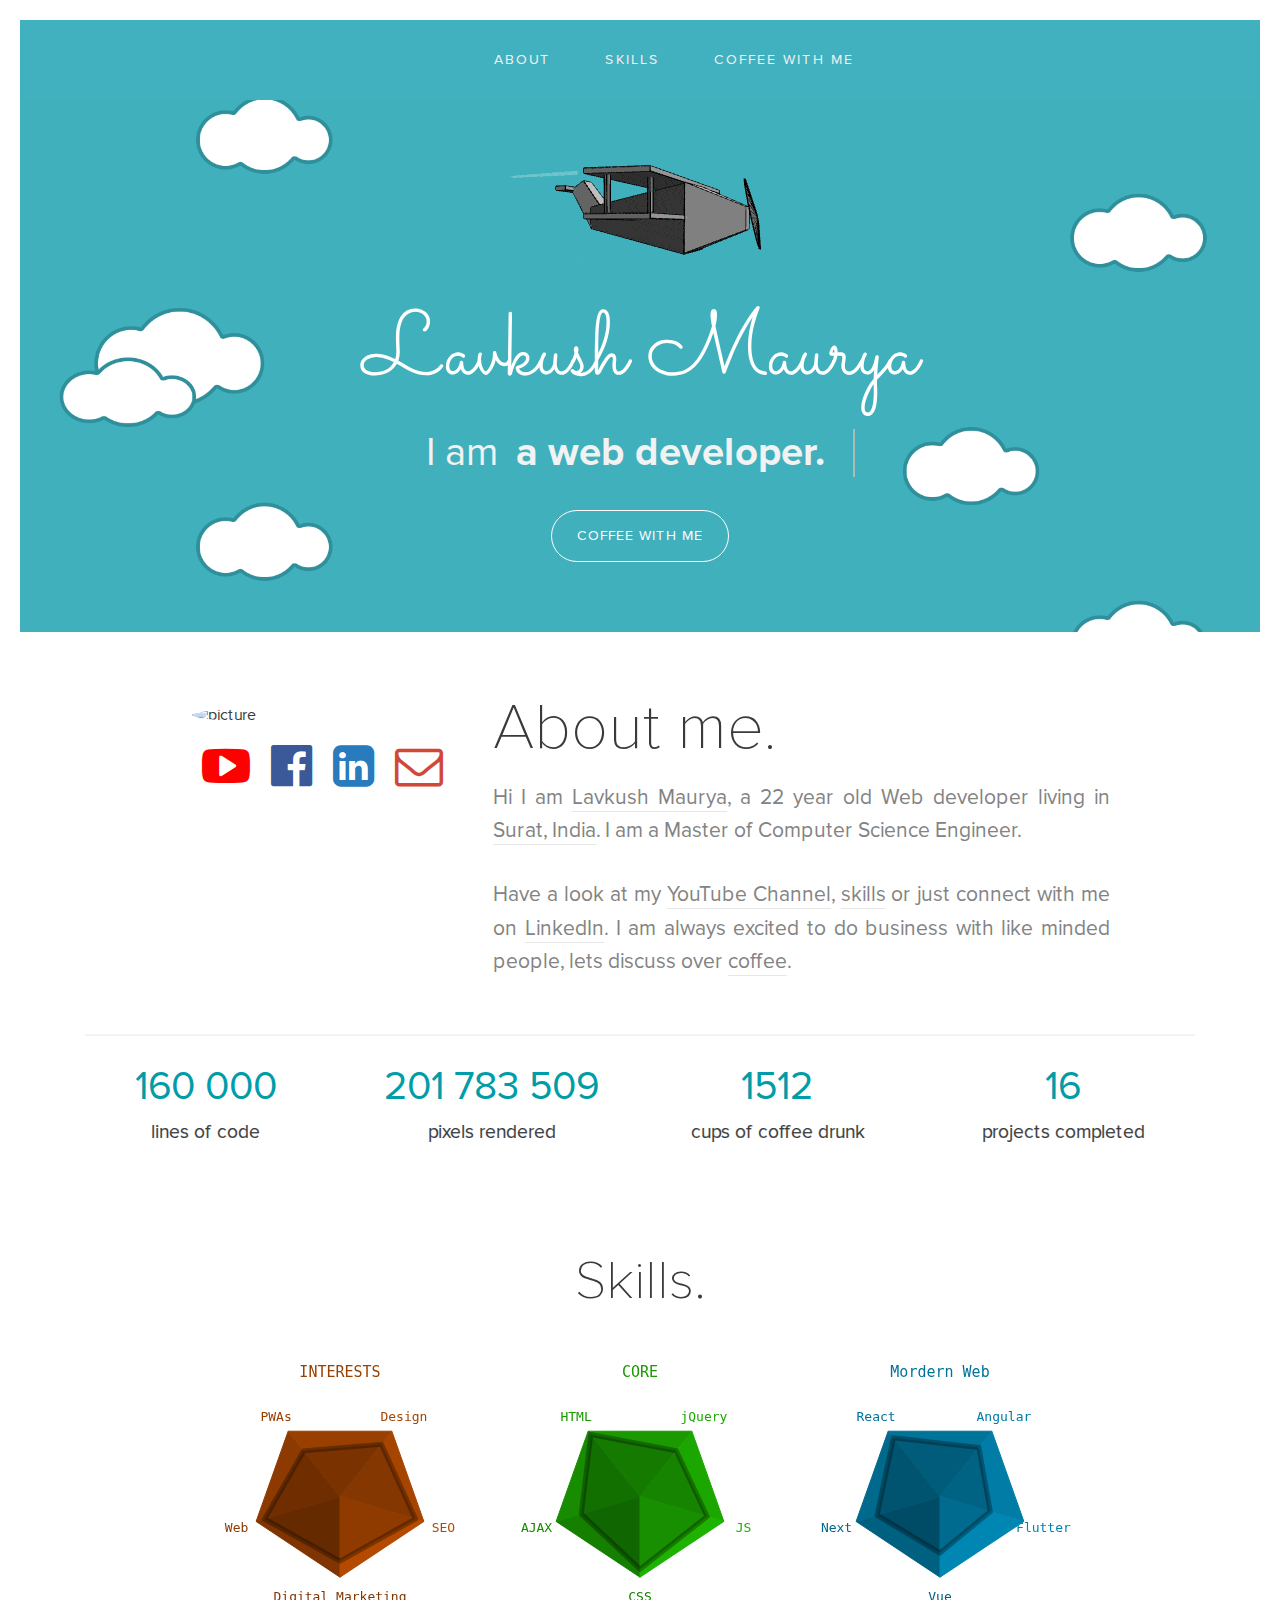
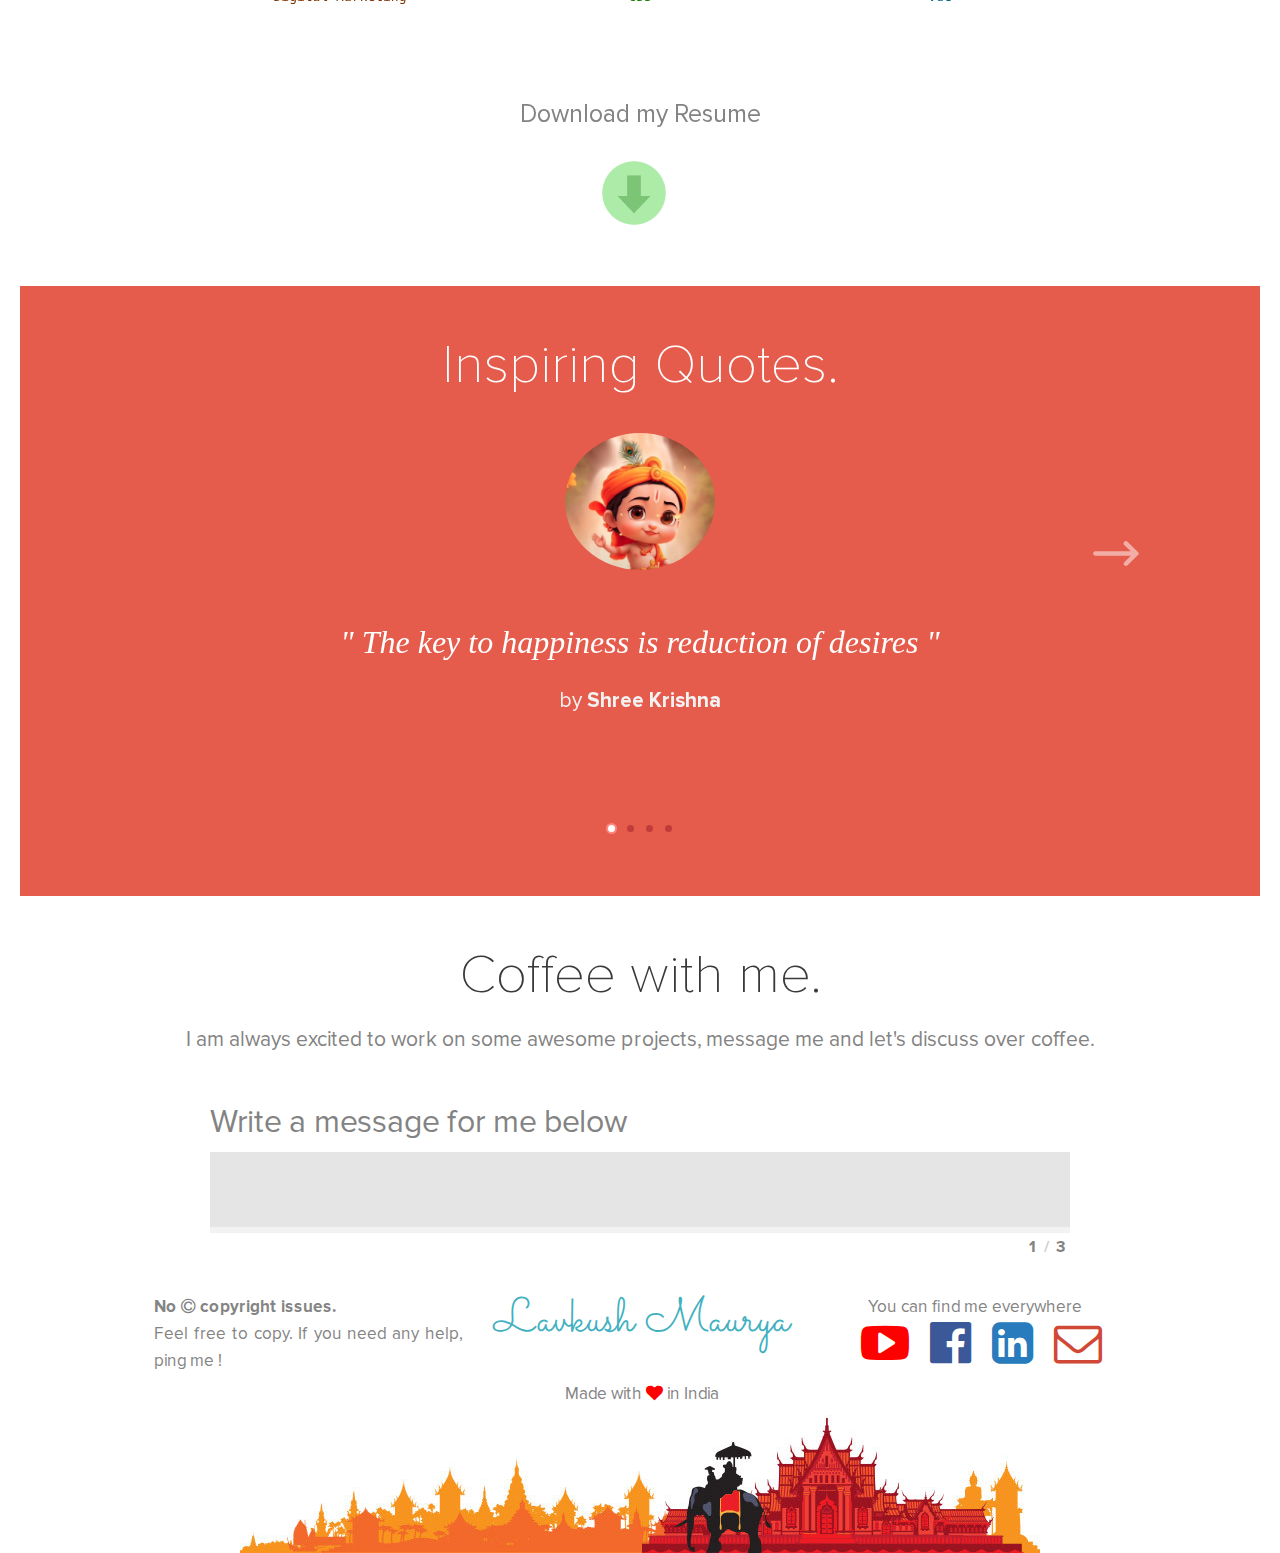
==== index.html @ 44b251a8 "change the image" ====
<!--
██╗  ██╗███████╗██╗     ██╗      ██████╗     ██╗    ██╗ ██████╗ ██████╗ ██╗     ██████╗
██║  ██║██╔════╝██║     ██║     ██╔═══██╗    ██║    ██║██╔═══██╗██╔══██╗██║     ██╔══██╗
███████║█████╗  ██║     ██║     ██║   ██║    ██║ █╗ ██║██║   ██║██████╔╝██║     ██║  ██║
██╔══██║██╔══╝  ██║     ██║     ██║   ██║    ██║███╗██║██║   ██║██╔══██╗██║     ██║  ██║
██║  ██║███████╗███████╗███████╗╚██████╔╝    ╚███╔███╔╝╚██████╔╝██║  ██║███████╗██████╔╝
╚═╝  ╚═╝╚══════╝╚══════╝╚══════╝ ╚═════╝      ╚══╝╚══╝  ╚═════╝ ╚═╝  ╚═╝╚══════╝╚═════╝

Greetings !

if (employer) {
  yes, I'm always looking for great opportunities;
}
else if (want a website) {
  ping me ! lets discuss how will I help you;
}
else if (geek) {
  hi, I love to be friends with like minded people.
  Message me, maybe we could help each other.
}
else {
  goto: www.linkedin.com/in/lavkushmaurya04
}
________________________________________________________________________________________

When I wrote this code, only God and I understood what I was doing
Now, God only knows

If you don't like anything on this website, bite me !
________________________________________________________________________________________

No copyright issues.
Feel free to copy anything and everything from this website.
If you need any help, ping me !
________________________________________________________________________________________

Cheers,
Lavkush Maurya
mailto: lavkushmaurya147@gmail.com
________________________________________________________________________________________

I sincerely admit ! Not everything thing you saw on the website was developed by me from
scratch, most of it is my original creation otherwise some of the elements are inspired
or reproduced from the open source public code.

SSSssshhhhh!! The code starts below -->
<!doctype html>
<html class="no-js" lang="en">

<head>
  <meta charset="utf-8" />
  <meta name="google-site-verification" content="CCdRdGi4mcQEMv_Q4-K8uQwAU59lbJEycK-zBCBX4q0" />
  <meta name="description"
    content="Hello World, I'm a Web developer and YouTuber. If you want your own website or grow your business online then coffee with me.">
  <meta name="keywords"
    content="web development, web designing, youtube, javascript, lavkush maurya, react, angular, website, seo, digital marketing, lavkushmaurya, freelancer, surat, india ">
  <meta name="author" content="Lavkush Maurya">
  <meta name="viewport" content="width=device-width, initial-scale=1.0" />
  <meta property="og:title" content="Lavkush Maurya " />
  <meta property="og:url" content="index.html" />
  <meta property="og:image"
    content="https://media.licdn.com/dms/image/C5603AQGlaETVO8Fm4w/profile-displayphoto-shrink_400_400/0/1612333964014?e=1681344000&v=beta&t=d7naHHt1IMVgsEx7x9LjxOfyPWyQ19dReVjUDGKc3Fo" />
  <meta property="og:site_name" content="Lavkush Maurya" />
  <meta property="og:description"
    content="Hello World, I'm a Web developer and YouTuber. If you want your own website or grow your business online then coffee with me." />
  <title>Lavkush Maurya</title>
  <link href="img/logo.png" type="image/x-icon" rel="shortcut icon" />
  <link rel="stylesheet" href="css/foundation.css" />
  <script src="js/vendor/modernizr.js"></script>
  <link rel="stylesheet" href="css/style.css" />
  <link rel="stylesheet" href="css/font.css" />
  <link rel="stylesheet" href="css/animate.css" />
  <link rel="stylesheet" href="css/icon.css" />
  <link href="https://fonts.googleapis.com/css?family=Sacramento" rel="stylesheet">
  <link rel="stylesheet" href="font/font-awesome/css/font-awesome.min.css">
  <link rel="stylesheet" type="text/css" href="css/component.css" />
  <script src="js/modernizr.custom.js"></script>
  <script src="js/jquery.min.js"></script>
  <script type="text/javascript">
    function hasScrolled() { var l = $(this).scrollTop(); Math.abs(lastScrollTop - l) <= delta || (l > lastScrollTop && l > navbarHeight ? $("header").removeClass("nav-down").addClass("nav-up") : l + $(window).height() < $(document).height() && $("header").removeClass("nav-up").addClass("nav-down"), lastScrollTop = l) } jQuery(window).scroll(function () { 0 == jQuery(this).scrollTop() ? $("header").addClass("reachedTop") : $("header").removeClass("reachedTop") }); var didScroll, lastScrollTop = 0, delta = 2, navbarHeight = $("header").outerHeight(); $(window).scroll(function (l) { didScroll = !0 }), setInterval(function () { didScroll && (hasScrolled(), didScroll = !1) }, 250);
  </script>
</head>

<body>
  <header class="nav-down reachedTop">
    <div class="wrapper" id="wrapper">
      <div class="row">
        <div class="small-12 large-12 columns alignCenter">
          <ul class="menu">
            <li><a href="#me">about</a></li>
            <li><a href="#myskills">skills</a></li>
            <!-- <li><a href="#projects">projects</a></li> -->
            <li><a href="#coffeewithme">coffee with me</a></li>
        </div>
      </div>
    </div>
  </header>
  <section class="intro" id="intro">
    <div class="row" id="middle_row">
      <div class="medium-12 columns alignCenter">
        <section class="cd-intro">
          <h1 class="cd-headline clip is-full-width">
            <img src="img/plane.gif"><br>
            <span class="title">Lavkush Maurya</span><br>
            <span class="iama">I am </span>
            <span class="cd-words-wrapper">
              <b class="is-visible">a web developer.&nbsp;&nbsp;</b>
              <b>a Blogger.</b>
              <b>a digital marketer.</b>
              <b>an SEO analyst.</b>
              <b>a proud Indian.</b>
            </span><br>
          </h1>
        </section>
        <a href="#coffeewithme" class="btn"> Coffee with me</a>
      </div>
    </div>
  </section>
  <section class="about" id="me">
    <div class="row">
      <div class="large-12 medium-12 columns">
        <div class="large-4 medium-4 columns">
          <img class="logo" alt="picture" src="https://pps.whatsapp.net/v/t61.24694-24/437356478_451474787382240_8328394349865578183_n.jpg?ccb=11-4&oh=01_Q5AaIPL6jGRNoB56w7cl8TZYhGsnv2qeL5VzFf08mxUpwC9k&oe=6635F0A1&_nc_sid=e6ed6c&_nc_cat=101">
          <div class="medium-12 columns">
            <ul class="tools">
              <li><a href="https://youtube.com/lavkush04" target="_blank"><i class="fa fa-youtube-play"></i></a></li>
              <li><a href="https://www.facebook.com/lavvkushh" target="_blank"><i
                    class="fa fa-facebook-official"></i></a></li>
              <li><a href="https://www.linkedin.com/in/lavkushmaurya04/" target="_blank"><i
                    class="fa fa-linkedin-square"></i></a></li>
              <li><a href="mailto:lavkushmaurya147@gmail.com" target="_blank"><i class="fa fa-envelope-o"></i></a></li>
            </ul>
          </div>
        </div>
        <div class="large-8 medium-8 columns">
          <h1>About me.</h1>
          <p>
            Hi I am <a href="https://www.linkedin.com/in/lavkushmaurya2001/" target="_blank">Lavkush Maurya</a>, a 22
            year old Web
            developer living in <a href="https://www.google.co.in/maps/place/Surat,+Gujarat/" target="_blank">Surat,
              India</a>. I am a Master of Computer Science Engineer.
            <!-- , currently working with awesome
            folks at <a href="http://www.feverr.com/" rel="nofollow" target="_blank">Freelancer</a>. -->
          </p>
          <p>
            Have a look at my <a href="https://youtube.com/lavkush04" target="_blank">YouTube Channel</a>, <a
              href="#myskills">skills</a> or just connect with me on <a
              href="https://www.linkedin.com/in/lavkushmaurya04/" target="_blank">LinkedIn</a>. I am always excited to
            do business with like minded people, lets discuss
            over <a href="#coffeewithme">coffee</a>.
          </p>
        </div>
      </div>
    </div>
  </section>

  <hr class="num">
  <section class="numbers-wrapper">
    <section class="numbers-inner-wrapper">
      <div class="numbers">
        <h4 id="coded-lines">160 000</h4>
        <span>lines of code</span>
      </div>
      <div class="numbers">
        <h4 id="rendered-pixels">201 783 509</h4>
        <span>pixels rendered</span>
      </div>
      <div class="numbers">
        <h4 id="coffee-cups">1512</h4>
        <span>cups of coffee drunk</span>
      </div>
      <div class="numbers">
        <h4 id="projects-completed">16</h4>
        <span>projects completed</span>
      </div>
    </section>
  </section>

  <section class="myskills" id="myskills">
    <div class="row alignCenter">
      <h1>Skills.</h1>
      <div class="skills">
      </div>
      <div class="downloadCV">
        <p>
          Download my Resume
        </p>
        <a href="resume/Lavkush's Resume.pdf" download="lavkush" onclick="delayedDownload(event)">
          <img class="resume" onclick="changeImage()" src="img/dwnld.png">
        </a>

        <script>
          function delayedDownload(event) {
            event.preventDefault(); // Prevent the default behavior of the link
            setTimeout(function () {
              event.target.click();
              window.location.href = "resume/Lavkush's Resume.pdf";
            }, 5000);
          }
        </script>
      </div>
    </div>
  </section>

  <section class="quotes" id="quotes">
    <div class="row alignCenter">
      <h1>Inspiring Quotes.</h1>
      <p>
      </p>
      <div id="quote-slider" class="cbp-fwslider">
        <ul>
          <li>
            <img class="quotes_img" src="img/quotes/krishna.png" alt="Shree Krishna" />
            <h2 class="quotelines">" The key to happiness is reduction of desires "</h2>
            <p class="desc">
              by <b>Shree Krishna</b>
            </p>
          </li>
          <li>
            <img class="quotes_img" src="img/quotes/A._P._J._Abdul_Kalam.jpg" alt="A. P. J. ABDUL KALAM" />
            <h2 class="quotelines">" You have to dream before your' DREAMS CAN COME TRUE. "</h2>
            <p class="desc">
              by <b>A. P. J. ABDUL KALAM</b>
            </p>
          </li>
          <li>
            <img class="quotes_img" src="img/quotes/steve-jobs.jpg" alt="Steve Jobs" />
            <h2 class="quotelines">" Because the people who are crazy enough to think they can<br>
              change the world are the ones who do. "</h2>
            <p class="desc">
              by <b>Steve Jobs</b>
            </p>
          </li>
          <li>
            <img class="quotes_img" src="img/quotes/larry-page.jpg" alt="Larry Page" />
            <h2 class="quotelines">" If you're changing the world, you're working on important things.<br>
              You're excited to get up in the morning. "</h2>
            <p class="desc">
              by <b>Larry Page</b>
            </p>
          </li>
        </ul>
      </div>
    </div>
  </section>

  <section class="coffeewithme" id="coffeewithme">
    <div class="row alignCenter">
      <h1>Coffee with me.</h1>
      <p>
        I am always excited to work on some awesome projects, message me and let's discuss over coffee.
      </p>
      <form id="theForm" class="simform" autocomplete="off">
        <div class="simform-inner">
          <ol class="questions">
            <li>
              <span><label for="q1">Write a message for me below</label></span>
              <input id="q1" name="q1" type="text" />
            </li>
            <li>
              <span><label for="q2">Your name</label></span>
              <input id="q2" name="q2" type="text" />
            </li>
            <li>
              <span><label for="q3">Your email or phone number</label></span>
              <input id="q3" name="q3" type="text" />
            </li>
          </ol>
          <!-- /questions -->
          <button class="submit" type="submit">Send answers</button>
          <div class="controls">
            <button class="next"><i class="fa fa-arrow-right"></i></button>
            <div class="progress">
            </div>
            <span class="number">
              <span class="number-current"></span>
              <span class="number-total"></span>
            </span>
            <span class="error-message"></span>
          </div>
          <!-- / controls -->
        </div>
        <!-- /simform-inner -->
        <span class="final-message"></span>
      </form>
      <!-- /simform -->
    </div>
  </section>

  <section class="sayhello" id="hello">
    <div class="row">
      <div class="large-4 columns pad10">
        <p>
          <b>No <i class="fa fa-copyright"></i> copyright issues.</b><br>
          Feel free to copy. If you need any help, ping me !
        </p>
      </div>
      <div class="large-4 columns">
        <p class="footTitle alignCenter">
          Lavkush Maurya
        </p>
        <p class="madewithlove">
          Made with <i class="fa fa-heart"></i> in India
        </p>
      </div>
      <div class="large-4 columns alignCenter pad10">
        <p class="alignCenter">
          You can find me everywhere
        </p>
        <ul class="tools">
          <li><a href="https://youtube.com/lavkush04" target="_blank"><i class="fa fa-youtube-play"></i></a></li>
          <li><a href="https://www.facebook.com/lavvkushh" target="_blank"><i class="fa fa-facebook-official"></i></a>
          </li>
          <li><a href="https://www.linkedin.com/in/lavkushmaurya04/" target="_blank"><i
                class="fa fa-linkedin-square"></i></a></li>
          <li><a href="mailto:lavkushmaurya147@gmail.com" target="_blank"><i class="fa fa-envelope-o"></i></a></li>
        </ul>
      </div>
    </div>
    <img class="footer-image" src="img/foot.jpg">
  </section>
  <script src="js/classie.js"></script>
  <script src="js/stepsForm.js"></script>
  <script src="js/jquery.animateNumber.min.js"></script>
  <script src="js/jquery.cbpFWSlider.min.js"></script>
  <script>
    $(function () {
      $('#cbp-fwslider').cbpFWSlider();
      $('#quote-slider').cbpFWSlider();
      setInterval(function () {
        if ($('.cbp-fwnext').eq(1).is(":visible")) {
          $('.cbp-fwnext').eq(1).click();
        }
        else {
          $('.cbp-fwdots').eq(1).find('span').click();
        }
      }, 6000);
    });
  </script>
  <script type="text/javascript" src="js/jquery.easing.1.3.js"></script>
  <script type="text/javascript">
    $(function () {
      $('header a').bind('click', function (event) {
        var $anchor = $(this);
        $('html, body').stop().animate({
          scrollTop: $($anchor.attr('href')).offset().top
        }, 1500, 'easeInOutExpo');
        event.preventDefault();
      });
    });
    $(function () {
      $('#intro a').bind('click', function (event) {
        var $anchor = $(this);
        $('html, body').stop().animate({
          scrollTop: $($anchor.attr('href')).offset().top
        }, 1500, 'easeInOutExpo');
        event.preventDefault();
      });
    });
  </script>
  <script src="js/foundation.min.js"></script>
  <script>
    $(document).foundation();
  </script>
  <script src="js/textRotate.js"></script>
  <script type="text/javascript">
    var sc_project = 11086857;
    var sc_invisible = 1;
    var sc_security = "58e9ef84";
    var scJsHost = (("https:" == document.location.protocol) ?
      "https://secure." : "http://www.");
    document.write("<sc" + "ript type='text/javascript' src='" +
      scJsHost +
      "statcounter.com/counter/counter.js'></" + "script>");
  </script>
  <noscript>
    <div class="statcounter"><a title="create counter" href="http://statcounter.com/free-hit-counter/"
        target="_blank"><img class="statcounter" src="//c.statcounter.com/11086857/0/58e9ef84/1/" alt="create
counter"></a></div>
  </noscript>
  <script>
    (function (i, s, o, g, r, a, m) {
      i['GoogleAnalyticsObject'] = r; i[r] = i[r] || function () {
        (i[r].q = i[r].q || []).push(arguments)
      }, i[r].l = 1 * new Date(); a = s.createElement(o),
        m = s.getElementsByTagName(o)[0]; a.async = 1; a.src = g; m.parentNode.insertBefore(a, m)
    })(window, document, 'script', 'https://www.google-analytics.com/analytics.js', 'ga');

    ga('create', 'UA-36122972-4', 'auto');
    ga('send', 'pageview');

  </script>
</body>

</html>
---- css/style.css ----
/*
██╗  ██╗███████╗██╗     ██╗      ██████╗     ██╗    ██╗ ██████╗ ██████╗ ██╗     ██████╗
██║  ██║██╔════╝██║     ██║     ██╔═══██╗    ██║    ██║██╔═══██╗██╔══██╗██║     ██╔══██╗
███████║█████╗  ██║     ██║     ██║   ██║    ██║ █╗ ██║██║   ██║██████╔╝██║     ██║  ██║
██╔══██║██╔══╝  ██║     ██║     ██║   ██║    ██║███╗██║██║   ██║██╔══██╗██║     ██║  ██║
██║  ██║███████╗███████╗███████╗╚██████╔╝    ╚███╔███╔╝╚██████╔╝██║  ██║███████╗██████╔╝
╚═╝  ╚═╝╚══════╝╚══════╝╚══════╝ ╚═════╝      ╚══╝╚══╝  ╚═════╝ ╚═╝  ╚═╝╚══════╝╚═════╝

Greetings !

if (employer) {
  yes, I'm always looking for great opportunities;
}
else if (want a website) {
  ping me ! lets discuss how will I help you;
}
else if (geek) {
  hi, I love to be friends with like minded people.
  Message me, maybe we could help each other.
}
else {
  goto: www.linkedin.com/in/lavkushmaurya04
}
________________________________________________________________________________________

When I wrote this code, only God and I understood what I was doing
Now, God only knows

If you don't like anything on this website, bite me !
________________________________________________________________________________________

No copyright issues.
Feel free to copy anything and everything from this website.
If you need any help, ping me !
________________________________________________________________________________________

Cheers,
Lavkush Maurya
mailto: lavkushmaurya147@gmail.com
________________________________________________________________________________________

I sincerely admit ! Not everything thing you saw on the website was developed by me from
scratch, most of it is my original creation otherwise some of the elements are inspired
or reproduced from the open source public code.

SSSssshhhhh!! The code starts below */
body {
  font-family:'ProximaNova';
  color:#3a3a3a;
}
a {
  color:white;
}
a:hover {
  color:#2ecff9;
}
.header {
  padding-top:2em;
}
h1 {
  font-family:'ProximaNova';
  color:#3a3a3a;
  font-size:3.5em;
}
h2 {
  font-family:'ProximaNova';
  color:#3a3a3a;
  font-size:1.4em;
}
h3 {
  font-family:'ProximaNova';
  color:#3a3a3a;
  font-size:0.8em;
  text-align:center;
}
h4 {
  font-family:'ProximaNova';
  font-size:1.2em;
  color:white;
  text-align:center;
}
p {
  font-family:'ProximaNova';
  font-size:30px;
  color:#3a3a3a;
  font-size:1.3em;
  text-align:justify;
}
.js div#preloader {
  position:fixed;
  left:0;
  top:0;
  z-index:9999;
  overflow:visible;
  width:40px;
  height:40px;
  left:50%;
  top:50%;
  margin-top:-25px;
  margin-left:-25px;
}
#preload_wrapper {
  background-color:white;
  width:100%;
  height:100%;
  z-index:9999;
  position: fixed;
}
/* ////////////////////////// Preloader ////////////////////// */
/*:not(:required) hides this rule from IE9 and below */
.preloader:not(:required) {
  -moz-transform:translate3d(0,0,0);
  -ms-transform:translate3d(0,0,0);
  -webkit-transform:translate3d(0,0,0);
  transform:translate3d(0,0,0);
  position:relative;
  display:inline-block;
  width:50px;
  height:50px;
  background:rgba(25,165,152,0.5);
  border-radius:50%;
  overflow:hidden;
  text-indent:-9999px;
  /* Hides inner circles outside base circle at safari */
  mask-image:url(data:image/png;);
}
.preloader:not(:required):before,.preloader:not(:required):after {
  content:'';
  position:absolute;
  top:0;
  display:inline-block;
  width:50px;
  height:50px;
  border-radius:50%;
}
.preloader:not(:required):before {
  -moz-animation:preloader 3s infinite;
  -webkit-animation:preloader 3s infinite;
  animation:preloader 3s infinite;
  -moz-transform-origin:0 50%;
  -ms-transform-origin:0 50%;
  -webkit-transform-origin:0 50%;
  transform-origin:0 50%;
  left:0;
  background:#c7efcf;
}
.preloader:not(:required):after {
  -moz-animation:preloader 3s 0.2s reverse infinite;
  -webkit-animation:preloader 3s 0.2s reverse infinite;
  animation:preloader 3s 0.2s reverse infinite;
  -moz-transform-origin:100% 50%;
  -ms-transform-origin:100% 50%;
  -webkit-transform-origin:100% 50%;
  transform-origin:100% 50%;
  right:0;
  background:#eef5db;
}
@-moz-keyframes preloader {
  0% {
    -moz-transform:rotate(0deg);
    transform:rotate(0deg);
  }
  50% {
    -moz-transform:rotate(360deg);
    transform:rotate(360deg);
  }
  100% {
    -moz-transform:rotate(0deg);
    transform:rotate(0deg);
  }
}
@-webkit-keyframes preloader {
  0% {
    -webkit-transform:rotate(0deg);
    transform:rotate(0deg);
  }
  50% {
    -webkit-transform:rotate(360deg);
    transform:rotate(360deg);
  }
  100% {
    -webkit-transform:rotate(0deg);
    transform:rotate(0deg);
  }
}
@keyframes preloader {
  0% {
    -moz-transform:rotate(0deg);
    -ms-transform:rotate(0deg);
    -webkit-transform:rotate(0deg);
    transform:rotate(0deg);
  }
  50% {
    -moz-transform:rotate(360deg);
    -ms-transform:rotate(360deg);
    -webkit-transform:rotate(360deg);
    transform:rotate(360deg);
  }
  100% {
    -moz-transform:rotate(0deg);
    -ms-transform:rotate(0deg);
    -webkit-transform:rotate(0deg);
    transform: rotate(0deg);
  }
}
/* ////////////////////////// Preloader ////////////////////// */
.wrapper {
  width:100%;
  background-color:#41b0bf;
  height:80px;
  position:fixed;
  top:0px;
  z-index:999;
  border-right:20px solid white;
  border-left:20px solid white;
  transition:all 0.2s ease-in-out;
}
header.nav-up .wrapper {
  top:-80px;
}
header.nav-down.reachedTop .wrapper {
  top:20px;
}
a.logo {
  text-transform:uppercase;
  margin-top:25px;
  display:inline-block;
  font-weight:600;
  font-size:30px;
  color:#3a3a3a;
}
a.logo span {
  color:#fff;
}
ul.menu {
  margin-top:27px;
}
ul.menu li {
  list-style:none;
  display:inline-block;
  margin-left:50px;
}
ul.menu li a {
  text-transform:uppercase;
  font-family:'ProximaNova';
  font-size:14px;
  letter-spacing:2px;
  color:#f2f2f2;
}
ul.menu li a:hover {
  border-bottom:1px solid #fff;
  padding-bottom:6px;
}
@keyframes slideleft {
  from {
    background-position:0%;
  }
  to {
    background-position:90000%;
  }
}
@-webkit-keyframes slideleft {
  from {
    background-position:0%;
  }
  to {
    background-position: 90000%;
  }
}
section.intro {
  background:url(../img/clouds.png) repeat-x top center;
  background-size:contain;
  background-repeat:repeat;
  /* animation:slideleft 20000s infinite linear;-webkit-animation:slideleft 20000s infinite linear;width:100%; */
  background-color:#41b0bf;
  padding-bottom:70px;
  position:relative;
  border-right:20px solid #fff;
  border-left:20px solid #fff;
  border-top:20px solid #fff;
  padding-top:80px;
}
section.intro h1 {
  margin-top:0px;
  line-height:1.2;
  font-family:'ProximaNovaT';
  color:#3a3a3a;
  font-size:65px;
}
section.intro span.design {
  font-family:'ProximaNovaT';
}
section.intro span {
  font-family:'ProximaNova';
}
a.btn {
  border:1px solid #fff;
  text-transform:uppercase;
  color:#fff;
  padding:15px 25px;
  border-radius:30px;
  font-size:14px;
  letter-spacing:1px;
  margin-top:14px;
  display:inline-block !important;
  line-height:1.4;
  -webkit-transition:all .2s ease;
  -moz-transition:all .2s ease;
  transition:all .2s ease;
}
a.btn:hover {
  background-color:#fff;
  color:#009ca8
}
a.btn.project {
  background:transparent;
  border:1px solid #fff;
  color:#fff;
}
a.btn.project:hover {
  background-color:#fff;
  color:#fe5f55;
}
section.about {
  padding:0px;
  border-right:20px solid white;
  border-left:20px solid white;
}
section.about h1 {
  color:#3a3a3a;
  font-family:'ProximaNovaT';
  font-size:65px;
  margin-top:50px;
}
section.about a.pronounce span {
  color:#ABABAB;
  cursor:help;
  border-bottom:1px dotted rgb(216,216,216);
  letter-spacing:1px;
}
section.about a.pronounce {
  border-bottom:none;
}
section.about a.pronounce:hover {
  border-bottom:none;
}
section.about p {
  color:#838383;
  margin:0 auto;
  margin-bottom:30px;
  font-size:21px;
}
section.about p a {
  color:#838383;
  border-bottom:1px solid #E7E7E7;
  padding-bottom:1px;
}
section.about p a:hover {
  border-bottom:1px solid #009ca8;
}
section.about img {
  display:block;
  margin:auto;
  border-radius: 50%;
}
section.about h2 {
  font-family:'ProximaNova';
  color:#676767;
  font-size:17px;
  line-height:2.2em;
}
ul.tools,ul.lang,ul.hobbies {
  margin:0;
}
ul.lang {
  margin-top:12px;
}
ul.tools li,ul.hobbies li {
  list-style:none;
  display:inline-block;
  background-size:500px;
  margin-left:17px;
}
ul.lang li {
  list-style:none;
  display:inline-block;
}
section.projects h1 {
  color:#fff;
  font-family:'ProximaNovaT';
  font-size:50px;
  margin-top:20px;
}
section.projects p {
  color:#fff;
  margin:0 auto;
  font-size:15px;
  margin-left:4px;
}
section.sayhello {
  background:#fff;
  position:relative;
  text-align:center;
  padding-top:30px;
  padding-bottom:0px;
  border-right:20px solid white;
  border-left:20px solid white;
}
section.sayhello h1 {
  color:#000;
  font-family:'ProximaNovaT';
  font-size:65px;
}
section.sayhello p {
  color:#848484;
  margin:0 auto;
  font-size:17px;
  margin-left:4px;
}
a.email:hover {
  border-bottom:1px solid #000;
  color:#000;
}
a.email {
  float:right;
  font-size:22px;
  text-align:right;
  margin-top:52px;
  font-family:'ProximaNovaT';
  border-bottom:1px solid #717070;
  padding-bottom:5px;
  color:#000;
}
a.email:visited {
  color: #000;
}
section.quotes {
  /*background:#ffc548;*/
  background:#e55c4c;
  border-left:20px solid white;
  border-right:20px solid white;
  border-bottom:20px solid white;
  border-top:20px solid white;
}
section.quotes h1 {
  color:#fff;
  font-family:'ProximaNovaT';
  font-size:55px;
  margin-top:40px;
}
section.quotes h2 {
  color:#fff;
  font-family:serif;
  font-style:italic;
  font-size:32px;
  margin-top:40px;
}
section.quotes p {
  text-align:center;
  color:#f2f2f2;
  margin:0 auto;
  margin-top:20px;
  margin-bottom:20px;
  font-size:21px;
}
.quotes_img {
  width:150px !important;
  margin-top:10px !important;
  margin-bottom:10px !important;
  border-radius:50%;
  border-style:none;
  border: 0px solid !important;
}
section.coffeewithme {
  /*background:#ffc548;*/
  background:#fff;
  border-left:20px solid white;
  border-right:20px solid white;
  border-bottom:20px solid white;
  border-top:20px solid white;
}
section.coffeewithme h1 {
  color:#3a3a3a;
  font-family:'ProximaNovaT';
  font-size:55px;
  margin-top:0px;
}
section.coffeewithme p {
  text-align:center;
  color:#838383;
  margin:0 auto;
  margin-top:10px;
  margin-bottom:40px;
  font-size: 21px;
}
section.myskills {
  /*background:#ffc548;*/
  background:#fff;
  border-left:20px solid white;
  border-right:20px solid white;
  border-bottom:20px solid white;
  border-top:20px solid white;
}
section.myskills h1 {
  color:#3a3a3a;
  font-family:'ProximaNovaT';
  font-size:55px;
  margin-top:0px;
}
section.myskills p {
  text-align:center;
  color:#838383;
  margin:0 auto;
  margin-top:40px;
  margin-bottom:-30px;
  font-size:25px;
  position:absolute;
  z-index:1000;
  width:100%;
  left:0;
}
.downloadCV {
  min-height:172px;
  padding-bottom:20px;
  padding-top:20px;
  cursor:pointer;
}
section.projects {
  background:#303030;
  border:20px solid white;
}
section.projects h2.name {
  font-size:30px;
  text-align:center;
  font-family:'ProximaNovaT';
  color:#fff;
}
section.projects p.desc {
  font-size:17px;
  text-align:center;
}
section.sayhello ul.icons {
  margin:0;
  padding:0;
  float:right;
  line-height:0;
}
section.sayhello ul.icons li {
  display:inline-block;
  -webkit-transition:all .35s ease;
  -moz-transition:all .35s ease;
  transition:all .35s ease;
  margin:30px 0px 20px 0px;
  margin-left:20px;
}
section.sayhello .icon span.SocailLink {
  display:block;
  font-size:12px;
  text-shadow:none;
  color:#333;
  -webkit-transition:all .2s ease;
  -moz-transition:all .2s ease;
  transition:all .2s ease;
  letter-spacing:3px;
  text-align:center;
}
section.sayhello .icon.dribbble,section.sayhello .icon.behance,section.sayhello .icon.behance,section.sayhello .icon.twitter,section.sayhello .icon.facebook {
  -webkit-transition:all .35s ease;
  -moz-transition:all .35s ease;
  transition:all .35s ease;
}
section.sayhello .icon.dribbble {
  color:#848484;
  font-size:30px;
}
section.sayhello .icon.dribbble:hover {
  color:#F66699;
}
section.sayhello .icon.behance {
  color:#848484;
  font-size:30px;
}
section.sayhello .icon.behance:hover {
  color:#339cd5;
}
section.sayhello .icon.twitter {
  color:#848484;
  font-size:30px;
}
section.sayhello .icon.twitter:hover {
  color:#3AB6E8;
}
section.sayhello .icon.facebook {
  color:#848484;
  font-size:29px;
}
section.sayhello .icon.facebook:hover {
  color:#3b5998;
}
section.sayhello p.credits,section.sayhello p.made {
  font-size:12px;
  text-align:right;
}
.numbers-inner-wrapper {
  max-width:1150px;
  margin:0px auto;
  margin-top:20px;
}
.numbers-inner-wrapper>div {
  display:inline-block;
  width:24.5%;
  text-align: center;
}
.numbers-wrapper h4 {
  /*font-family:"Roboto Slab","PT Serif","PT Sans","Times New Roman",sans-serif;*/
  font-size:2.5rem;
  color:#009ca8;
}
.numbers-wrapper span {
  font-size:1.2rem;
  -webkit-text-stroke:0.2px #627175;
}
hr.num {
  margin-top:25px;
  margin-bottom:15px;
}
hr {
  width:1110px;
  margin:90px auto 0px auto;
  border:1px solid #eff5f7;
}
.project_img {
  width:50% !important;
  margin-top:10px !important;
  border-radius:4px;
  border-style:none;
  border:0px solid !important;
  border-color:#c0c0c0;
}
@media only screen and (min-width:40.063em) and (max-width:64em) {
  ul.menu li {
    margin-left:20px;
  }
}
@media only screen and (max-width:40em) {
  ul.menu {
    float:left;
  }
  ul.menu a {
    font-size:11px !important;
  }
  ul.menu li {
    margin-left:10px;
  }
}
@media only screen and (max-width:320px) {
  section.intro h1 {
    font-size:38px !important;
  }
}
@media only screen and (max-width:64em) {
  .opl,.cssda {
    display:none;
  }
  section.intro,.wrapper,section.about,section.projects,section.sayhello {
    border:none;
  }
  .iama {
  }
  .title {
  }
  #scene {
    display:none;
  }
  header.nav-down.reachedTop .wrapper {
    top:0;
  }
  section.about h1 {
    font-size:50px;
    text-align:center;
  }
  section.about p {
    padding:15px;
    margin-bottom:-5px;
  }
  section.intro h1 {
    margin-top:21px;
    font-size:50px;
  }
  section.projects h1 {
    font-size:50px;
    text-align:center;
  }
  section.projects p {
    text-align:center;
  }
  .cbp-fwslider ul li>a img {
    width:100% !important;
  }
  .cbp-fwslider nav span {
    width:30px !important;
  }
  .cbp-fwslider nav span.cbp-fwnext {
    right:20px !important;
  }
  .cbp-fwslider nav span.cbp-fwprev {
    left:20px !important;
  }
  section.sayhello h1 {
    font-size:50px;
    text-align:center;
  }
  section.sayhello p {
    text-align:center;
  }
  section.sayhello {
    text-align:center;
  }
  a.email,section.sayhello ul.icons {
    float:none;
  }
  a.email {
    margin-top:22px;
    display:inline-block;
  }
  section.sayhello ul.icons li:first-child {
    margin-left: 0;
  }
}
/* Rotating Text */
.cd-words-wrapper {
  display:inline-block;
  position:relative;
  text-align:left;
}
.cd-words-wrapper b {
  display:inline-block;
  position:absolute;
  white-space:nowrap;
  left:0;
  top:0;
}
.cd-words-wrapper b.is-visible {
  position:relative;
}
.no-js .cd-words-wrapper b {
  opacity:0;
}
.no-js .cd-words-wrapper b.is-visible {
  opacity:1;
}
.cd-headline.clip span {
  display:inline-block;
}
.cd-headline.clip .cd-words-wrapper {
  overflow:hidden;
  vertical-align: middle;
}
.cd-headline.clip .cd-words-wrapper::after {
  /* line */
  content:'';
  position:absolute;
  top:0;
  right:0;
  width:2px;
  height:100%;
  background-color:#aebcb9;
}
.cd-headline.clip b {
  opacity:0;
}
.cd-headline.clip b.is-visible {
  opacity:1;
}
.skills {
  margin:auto;
  text-align:center;
}
.pentagon {
  width:300px;
  height:300px;
  margin:auto;
  padding:3px 3px 28px 3px;
  display:inline-block;
}
.logo {
  margin-top:75px !important;
  margin-bottom:20px !important;
  width:85%;
}
.iama {
  color:#f2f2f2;
  font-size:40px;
  vertical-align:middle;
}
.cd-words-wrapper {
  color:#f2f2f2;
  font-size:40px;
}
section.numbers-wrapper {
  margin-top:0px;
  margin-bottom:80px;
  ;
}
.madewithlove {
  text-align:center;
  padding-top:20px;
}
.alignCenter {
  text-align:center;
}
span.title {
  font-family:'Sacramento',cursive !important;
  text-transform:none;
  font-weight:400;
  color:#fff;
  font-size:1.4em;
}
.fa-facebook-official {
  font-size:3em !important;
  color:#3b5998;
}
.fa-youtube-play {
  font-size:3em !important;
  color: red;
}
.fa-linkedin-square {
  font-size:3em !important;
  color:#287bbc;
}
.fa-twitter-square {
  font-size:3em !important;
  color:#1b95e0;
}
.fa-envelope-o {
  font-size:3em !important;
  color:#d14836;
}
.pad10 {
  padding:10px;
}
.fa-heart {
  color:red;
  font-size:15px;
}
.footTitle {
  font-family:'Sacramento',cursive;
  text-transform:none;
  font-weight:400;
  color:#41b0bf !important;
  font-size: 3em !important;
}
---- css/font.css ----
@font-face {
	font-family: 'ProximaNova';
	src: url('../font/ProximaNova-Bold.eot');
	src: url('../ProximaNova-Boldd41d.html?#iefix') format('embedded-opentype'),
		url('../font/ProximaNova-Bold.woff') format('woff'),
		url('../font/ProximaNova-Bold.ttf')  format('truetype');
	font-weight: bold;
	font-style: normal;
}

@font-face {
	font-family: 'ProximaNovaCond';
	src: url('../font/ProximaNovaCond-Black.eot');
	src: url('../font/ProximaNovaCond-Blackd41d.eot?#iefix') format('embedded-opentype'),
		url('../font/ProximaNovaCond-Black.woff') format('woff'),
		url('../font/ProximaNovaCond-Black.ttf')  format('truetype');
	font-weight: 900;
	font-style: normal;
}

@font-face {
	font-family: 'ProximaNova';
	src: url('../font/ProximaNova-Regular.eot');
	src: url('../font/ProximaNova-Regulard41d.eot?#iefix') format('embedded-opentype'),
		url('../font/ProximaNova-Regular.woff') format('woff'),
		url('../font/ProximaNova-Regular.ttf')  format('truetype');
	font-weight: normal;
	font-style: normal;
}

@font-face {
	font-family: 'ProximaNovaT';
	src: url('../font/ProximaNovaT-Thin.eot');
	src: url('../font/ProximaNovaT-Thind41d.eot?#iefix') format('embedded-opentype'),
		url('../font/ProximaNovaT-Thin.woff') format('woff'),
		url('../font/ProximaNovaT-Thin.ttf')  format('truetype');
	font-weight: 100;
	font-style: normal;
}

@font-face {
	font-family: 'ProximaNovaCond';
	src: url('../font/ProximaNovaCond-Light.eot');
	src: url('../font/ProximaNovaCond-Lightd41d.eot?#iefix') format('embedded-opentype'),
		url('../font/ProximaNovaCond-Light.woff') format('woff'),
		url('../font/ProximaNovaCond-Light.ttf')  format('truetype');
	font-weight: 300;
	font-style: normal;
}
/*
██╗  ██╗███████╗██╗     ██╗      ██████╗     ██╗    ██╗ ██████╗ ██████╗ ██╗     ██████╗
██║  ██║██╔════╝██║     ██║     ██╔═══██╗    ██║    ██║██╔═══██╗██╔══██╗██║     ██╔══██╗
███████║█████╗  ██║     ██║     ██║   ██║    ██║ █╗ ██║██║   ██║██████╔╝██║     ██║  ██║
██╔══██║██╔══╝  ██║     ██║     ██║   ██║    ██║███╗██║██║   ██║██╔══██╗██║     ██║  ██║
██║  ██║███████╗███████╗███████╗╚██████╔╝    ╚███╔███╔╝╚██████╔╝██║  ██║███████╗██████╔╝
╚═╝  ╚═╝╚══════╝╚══════╝╚══════╝ ╚═════╝      ╚══╝╚══╝  ╚═════╝ ╚═╝  ╚═╝╚══════╝╚═════╝

Greetings !

if (employer) {
  yes, I'm always looking for great opportunities;
}
else if (want a website) {
  ping me ! lets discuss how will I help you;
}
else if (geek) {
  hi, I love to be friends with like minded people.
  Message me, maybe we could help each other.
}
else {
  goto: www.linkedin.com/in/lavkushmaurya04
}
________________________________________________________________________________________

When I wrote this code, only God and I understood what I was doing
Now, God only knows

If you don't like anything on this website, bite me !
________________________________________________________________________________________

No copyright issues.
Feel free to copy anything and everything from this website.
If you need any help, ping me !
________________________________________________________________________________________

Cheers,
Lavkush Maurya
mailto: lavkushmaurya147@gmail.com
________________________________________________________________________________________

I sincerely admit ! Not everything thing you saw on the website was developed by me from
scratch, most of it is my original creation otherwise some of the elements are inspired
or reproduced from the open source public code.

SSSssshhhhh!! The code starts below */
---- css/icon.css ----
/*
██╗  ██╗███████╗██╗     ██╗      ██████╗     ██╗    ██╗ ██████╗ ██████╗ ██╗     ██████╗
██║  ██║██╔════╝██║     ██║     ██╔═══██╗    ██║    ██║██╔═══██╗██╔══██╗██║     ██╔══██╗
███████║█████╗  ██║     ██║     ██║   ██║    ██║ █╗ ██║██║   ██║██████╔╝██║     ██║  ██║
██╔══██║██╔══╝  ██║     ██║     ██║   ██║    ██║███╗██║██║   ██║██╔══██╗██║     ██║  ██║
██║  ██║███████╗███████╗███████╗╚██████╔╝    ╚███╔███╔╝╚██████╔╝██║  ██║███████╗██████╔╝
╚═╝  ╚═╝╚══════╝╚══════╝╚══════╝ ╚═════╝      ╚══╝╚══╝  ╚═════╝ ╚═╝  ╚═╝╚══════╝╚═════╝

Greetings !

if (employer) {
  yes, I'm always looking for great opportunities;
}
else if (want a website) {
  ping me ! lets discuss how will I help you;
}
else if (geek) {
  hi, I love to be friends with like minded people.
  Message me, maybe we could help each other.
}
else {
  goto: www.linkedin.com/in/lavkushmaurya04
}
________________________________________________________________________________________

When I wrote this code, only God and I understood what I was doing
Now, God only knows

If you don't like anything on this website, bite me !
________________________________________________________________________________________

No copyright issues.
Feel free to copy anything and everything from this website.
If you need any help, ping me !
________________________________________________________________________________________

Cheers,
Lavkush Maurya
mailto: lavkushmaurya147@gmail.com
________________________________________________________________________________________

I sincerely admit ! Not everything thing you saw on the website was developed by me from
scratch, most of it is my original creation otherwise some of the elements are inspired
or reproduced from the open source public code.

SSSssshhhhh!! The code starts below */
@font-face {
	font-family: 'icomoon';
	src:url('../font/icomoone6d5.eot?fmqiko');
	src:url('../font/icomoond41d.eot?#iefixfmqiko') format('embedded-opentype'),
		url('../font/icomoone6d5.woff?fmqiko') format('woff'),
		url('../font/icomoone6d5.ttf?fmqiko') format('truetype'),
		url('../font/icomoone6d5.svg?fmqiko#icomoon') format('svg');
	font-weight: normal;
	font-style: normal;
}

[class^="icon-"], [class*=" icon-"] {
	font-family: 'icomoon';
	speak: none;
	font-style: normal;
	font-weight: normal;
	font-variant: normal;
	text-transform: none;
	line-height: 1;

	/* Better Font Rendering =========== */
	-webkit-font-smoothing: antialiased;
	-moz-osx-font-smoothing: grayscale;
}

.icon-arrow-right:before {
	content: "\e600";
}
.icon-arrow-left:before {
	content: "\e601";
}
.icon-arrow-up:before {
	content: "\e602";
}
.icon-arrow-left2:before {
	content: "\e603";
}
.icon-twitter:before {
	content: "\e604";
}
.icon-facebook:before {
	content: "\e605";
}
.icon-dribbble:before {
	content: "\e606";
}
.icon-skype:before {
	content: "\e607";
}
.icon-linkedin:before {
	content: "\e608";
}
.icon-behance:before {
	content: "\e609";
}
.icon-list:before {
	content: "\e60a";
}
.icon-mouse:before {
	content: "\e60b";
}
---- css/component.css ----
.cbp-fwslider {
	position: relative;
	margin: 0 0 10px;
	overflow: hidden;
	padding: 0px 0 45px;
	  margin-bottom: 55px;
}

.cbp-fwslider ul {
	margin: 0;
	padding: 0;
	white-space: nowrap;
	list-style-type: none;
}

.cbp-fwslider ul li {
	-webkit-transform: translateZ(0);
	-moz-transform: translateZ(0);
	transform: translateZ(0);
	float: left;
	display: block;
	margin: 0;
	padding: 0;
	text-align: center;
}

.cbp-fwslider ul li > a,
.cbp-fwslider ul li > div {
	display: block;
	text-align: center;
	outline: none;
	
}


.cbp-fwslider ul li > a.prjct_img{
	pointer-events:none;
	cursor: default;
}



.cbp-fwslider ul li > a img {
	border: none;
	display: block;
	margin: 0 auto;
	max-width: 75%;
}

.cbp-fwslider nav span {
	position: absolute;
  top: 40%;
    width: 48px;
  height: 28px;

  color: #fff;
  text-align: center;
  margin-top: -50px;
  line-height: 100px;
  cursor: pointer;
  opacity: 0.5
}

.cbp-fwslider nav span:hover {
	
	opacity: 1;
}

.cbp-fwslider nav span.cbp-fwnext {
	right: 0px;
	  background: url(../img/right.svg) no-repeat;
}

.cbp-fwslider nav span.cbp-fwprev {
	left: 0px;
	  background: url(../img/left.svg) no-repeat;
}

.cbp-fwdots {
	position: absolute;
	bottom: 0px;
	white-space: nowrap;
	text-align: center;
	width: 100%;
}

.cbp-fwdots span {
	display: inline-block;
  width: 7px;
  height: 7px;
  background: #C23B3B;
  margin: 6px;
  border-radius: 50%;
  cursor: pointer;
}

.cbp-fwdots span:hover {
	background: #ffffff;
}

.cbp-fwdots span.cbp-fwcurrent {
	background: #ffffff;
	box-shadow: 0 0 0 2px #ff857d;
	-webkit-transition: box-shadow 0.2s ease-in-out;
	-moz-transition: box-shadow 0.2s ease-in-out;
	transition: box-shadow 0.2s ease-in-out;
}

/* CSS Styles for form Element */

.simform {
	position: relative;
	margin: 0 auto;
	min-height: 135.5px;
	max-width: 860px;
	width: 100%;
	text-align: left;
	font-size: 2.5em;
	color: #838383;
}

.simform .submit {
	display: none;
}

/* Question list style */
.simform ol {
	margin: 0;
	font-size: 2rem;
	padding: 0;
	list-style: none;
	position: relative;
	-webkit-transition: height 0.4s;
	transition: height 0.4s;
}

.simform ol:before {
	content: '';
	background-color: rgba(0,0,0,0.1);
	position: absolute;
	left: 0;
	bottom: 0;
	width: 100%;
	height: 2.35em;
}

.questions li {
	z-index: 100;
	position: relative;
	visibility: hidden;
	height: 0;
	-webkit-transition: visibility 0s 0.4s, height 0s 0.4s;
	transition: visibility 0s 0.4s, height 0s 0.4s;
}

.questions li.current,
.no-js .questions li {
	visibility: visible;
	height: auto;
	-webkit-transition: none;
	transition: none;
}

/* Labels */
.questions li > span {
	display: block;
	overflow: hidden;
}

.questions li > span label {
	display: block;
	-webkit-transition: -webkit-transform 0.4s;
	transition: transform 0.4s;
	-webkit-transform: translateY(-100%);
	transform: translateY(-100%);
}

.questions li.current > span label,
.no-js .questions li > span label {
	-webkit-transition: none;
	transition: none;
	-webkit-transform: translateY(0);
	transform: translateY(0);
}

.show-next .questions li.current > span label {
	-webkit-animation: moveUpFromDown 0.4s both;
	animation: moveUpFromDown 0.4s both;
}

@-webkit-keyframes moveUpFromDown {
	from { -webkit-transform: translateY(100%); }
	to { -webkit-transform: translateY(0); }
}

@keyframes moveUpFromDown {
	from { -webkit-transform: translateY(100%); transform: translateY(100%); }
	to { -webkit-transform: translateY(0); transform: translateY(0); }
}

/* Input field */
.questions input {
	display: block;
	margin: 0.3em 0 0 0;
	padding: 0.5em 1em 0.5em 0.7em;
	width: calc(100% - 2em);
	border: none;
	background: transparent;
	color: rgba(0,0,0,0.8);
	font-size: 1em;
	line-height: 1;
	opacity: 0;
	-webkit-transition: opacity 0.3s;
	transition: opacity 0.3s;
}

.questions .current input,
.no-js .questions input {
	opacity: 1;
}

.questions input:focus,
.simform button:focus {
	outline: none;
}

/* Next question button */
.next {
	position: absolute;
	right: 0;
	top: 1.3em; /* padding-bottom of form plus progress bar height */
	display: block;
	padding: 0;
	width: 2em;
	height: 2em;
	border: none;
	background: none;
	color: rgba(0,0,0,0.4);
	text-align: center;
	opacity: 0;
	z-index: 100;
	cursor: pointer;
	-webkit-transition: -webkit-transform 0.3s, opacity 0.3s;
	transition: transform 0.3s, opacity 0.3s;
	-webkit-transform: translateX(-20%);
	transform: translateX(-20%);
	pointer-events: none;
	-webkit-tap-highlight-color: rgba(0, 0, 0, 0);
}

.next:hover {
	color: #000;
	background: none;
}

.next::after {
	position: absolute;
	top: 0;
	left: 0;
	width: 100%;
	height: 100%;
	font-size: 2rem;
	text-transform: none;
	font-weight: normal;
	font-style: normal;
	font-variant: normal;
	line-height: 2;
	-webkit-font-smoothing: antialiased;
	-moz-osx-font-smoothing: grayscale;
}

.next.show {
	opacity: 1;

	font-size: 2.5rem;
	-webkit-transform: translateX(0);
	transform: translateX(0);
	pointer-events: auto;
}

/* Progress bar */
.simform .progress {
	width: 0%;
	height: 0.15em;
	background: rgba(0,0,0,0.3);
	-webkit-transition: width 0.4s ease-in-out;
	transition: width 0.4s ease-in-out;
}

.simform .progress::before {
	position: absolute;
	top: auto;
	width: 100%;
	height: inherit;
	background: rgba(0,0,0,0.05);
	content: '';
}

/* Number indicator */
.simform .number {
	position: absolute;
	right: 0;
	overflow: hidden;
	margin: 0.4em 0;
	width: 3em;
	font-weight: 700;
	font-size: 0.4em;
}

.simform .number:after {
	position: absolute;
	left: 50%;
	content: '/';
	opacity: 0.4;
	-webkit-transform: translateX(-50%);
	transform: translateX(-50%);
}

.simform .number span {
	float: right;
	width: 40%;
	text-align: center;
}

.simform .number .number-current {
	float: left;
}

.simform .number-next {
	position: absolute;
	left: 0;
}

.simform.show-next .number-current {
	-webkit-transition: -webkit-transform 0.4s;
	transition: transform 0.4s;
	-webkit-transform: translateY(-100%);
	transform: translateY(-100%);
}

.simform.show-next .number-next {
	-webkit-animation: moveUpFromDown 0.4s both;
	animation: moveUpFromDown 0.4s both;
}

/* Error and final message */
.simform .error-message,
.simform .final-message {
	position: absolute;
	visibility: hidden;
	opacity: 0;
	-webkit-transition: opacity 0.4s;
	transition: opacity 0.4s;
}

.simform .error-message {
	padding: 0.4em 3.5em 0 0;
	width: 100%;
	color: rgba(0,0,0,0.7);
	font-style: italic;
	font-size: 0.4em;
}

.final-message {
	top: 50%;
	left: 0;
	padding: 0.5em;
	width: 100%;
	text-align: center;
	-webkit-transform: translateY(-50%);
	transform: translateY(-50%);
}

.error-message.show,
.final-message.show {
	visibility: visible;
	opacity: 1;
}

.final-message.show {
	-webkit-transition-delay: 0.5s;
	transition-delay: 0.5s;
}

/* Final hiding of form / showing message */
.simform-inner.hide {
	visibility: hidden;
	opacity: 0;
	-webkit-transition: opacity 0.3s, visibility 0s 0.3s;
	transition: opacity 0.3s, visibility 0s 0.3s;
}

/* No JS Fallback */
.no-js .simform {
	font-size: 1.75em;
}

.no-js .questions li {
	padding: 0 0 2em;
}

.no-js .simform .submit {
	display: block;
	float: right;
	padding: 10px 20px;
	border: none;
	background: rgba(0,0,0,0.3);
	color: rgba(0,0,0,0.4);
}

.no-js .simform .controls {
	display: none;
}

/* Remove IE clear cross */
input[type=text]::-ms-clear {
    display: none;
}

/* Adjust form for smaller screens */
@media screen and (max-width: 44.75em) {
	.simform {
		font-size: 1.8em;
	}
}

@media screen and (max-width: 33.5625em) {
	.simform {
		font-size: 1.2em;
	}
}


/*Responsive CSS*/

@media only screen and (max-width: 64em) {



.speedEffect {
	display: none;
}
.loadAnim {
	display: none;
}
header {
	display: none;
}
.cd-headline img {
	display: none;
}

section.intro{
      padding-top: 0px;
      padding-bottom: 30px;
      background: #41b0bf;
  }

  img {
  	width: 100%;
  }

  hr {
  	display: none;
  }

  section.intro h1{
      margin-top: 0px;
        font-size: 35px;
       
  }
  .iama ,
  .cd-words-wrapper {
  	font-size:25px;
  }

  .logo {
    margin-top:20px !important;
    width:50%;
  }


	section.about h1 {
		margin-top: 20px;
		margin-bottom: 0px;
		font-size: 40px;
	}
	section.about p {
		font-size: 18px;
		padding-left: 0px;
		padding-right: 0px;
	}

	.numbers {
	    width: 100% !important;
	    margin-bottom: 20px;
	}
	section.numbers-wrapper {
  		margin-bottom: 30px;
  	}

  	.cbp-fwslider ul li > a img {
  		max-width: 50%;
  	}

  	section.projects h1 {
  		font-size: 40px;
  	}

  	section.projects h2.name {
  		margin-top: 0.5 rem;
    	font-size: 25px;
	}
	section.projects p.desc {
    	font-size: 10px;
	}
	.cbp-fwslider {
    	margin-bottom: 35px;
	}
	section.myskills h1 {
	    font-size: 40px;
	}
	section.myskills p {
	    margin-top: 0px;
	}
	section.quotes {
    	border: 0px;
	}

	section.quotes h1 {
	    font-size: 30px;
	    margin-top: 30px;
	}

	section.quotes h2 {
	    font-size: 12px;
	    margin-top: 20px;
	 }
	 section.quotes p {
	    margin: 0 auto;
	    margin-top: 10px;
	    margin-bottom: 10px;
	    font-size: 15px;
	}

	section.coffeewithme h1 {
	    font-size: 30px;
	    margin-top: 0px;
	}
	section.coffeewithme p {
	    margin-top: 10px;
	    margin-bottom: 20px;
	    font-size: 15px;
	}
	.simform {
		min-height: 66.67px;
	}
	.simform ol {
	    font-size: 1rem;
	}
	.next.show {
    	font-size: 1.2rem;
    }
    section.sayhello {
    	padding-top: 10px;
    }
    section.sayhello p {
	    font-size: 15px;
	    margin-left: 4px;
	}
	.madewithlove {
	  padding-top:10px;
	  padding-bottom: 10px;
	}
}
/*
██╗  ██╗███████╗██╗     ██╗      ██████╗     ██╗    ██╗ ██████╗ ██████╗ ██╗     ██████╗
██║  ██║██╔════╝██║     ██║     ██╔═══██╗    ██║    ██║██╔═══██╗██╔══██╗██║     ██╔══██╗
███████║█████╗  ██║     ██║     ██║   ██║    ██║ █╗ ██║██║   ██║██████╔╝██║     ██║  ██║
██╔══██║██╔══╝  ██║     ██║     ██║   ██║    ██║███╗██║██║   ██║██╔══██╗██║     ██║  ██║
██║  ██║███████╗███████╗███████╗╚██████╔╝    ╚███╔███╔╝╚██████╔╝██║  ██║███████╗██████╔╝
╚═╝  ╚═╝╚══════╝╚══════╝╚══════╝ ╚═════╝      ╚══╝╚══╝  ╚═════╝ ╚═╝  ╚═╝╚══════╝╚═════╝

Greetings !

if (employer) {
  yes, I'm always looking for great opportunities;
}
else if (want a website) {
  ping me ! lets discuss how will I help you;
}
else if (geek) {
  hi, I love to be friends with like minded people.
  Message me, maybe we could help each other.
}
else {
  goto: www.linkedin.com/in/lavkushmaurya04
}
________________________________________________________________________________________

When I wrote this code, only God and I understood what I was doing
Now, God only knows

If you don't like anything on this website, bite me !
________________________________________________________________________________________

No copyright issues.
Feel free to copy anything and everything from this website.
If you need any help, ping me !
________________________________________________________________________________________

Cheers,
Lavkush Maurya
mailto: lavkushmaurya147@gmail.com
________________________________________________________________________________________

I sincerely admit ! Not everything thing you saw on the website was developed by me from
scratch, most of it is my original creation otherwise some of the elements are inspired
or reproduced from the open source public code.

SSSssshhhhh!! The code starts below */
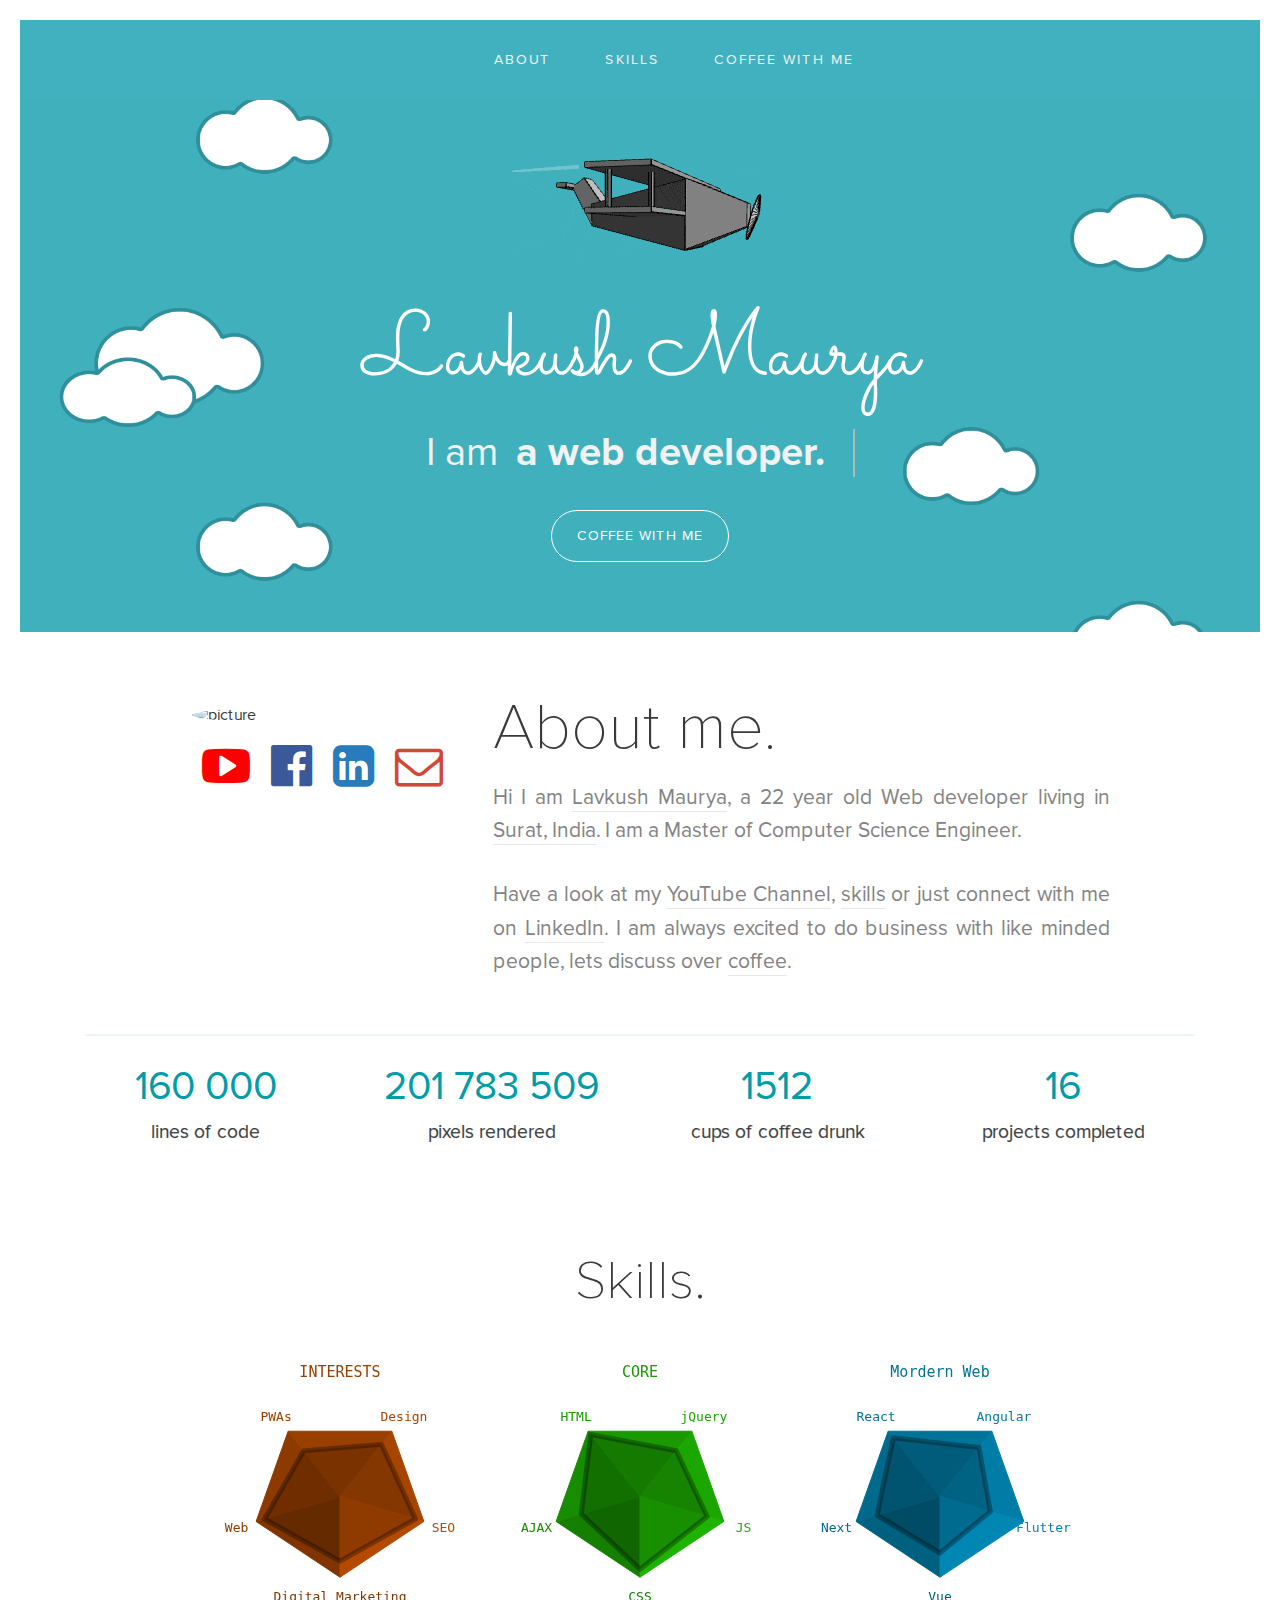
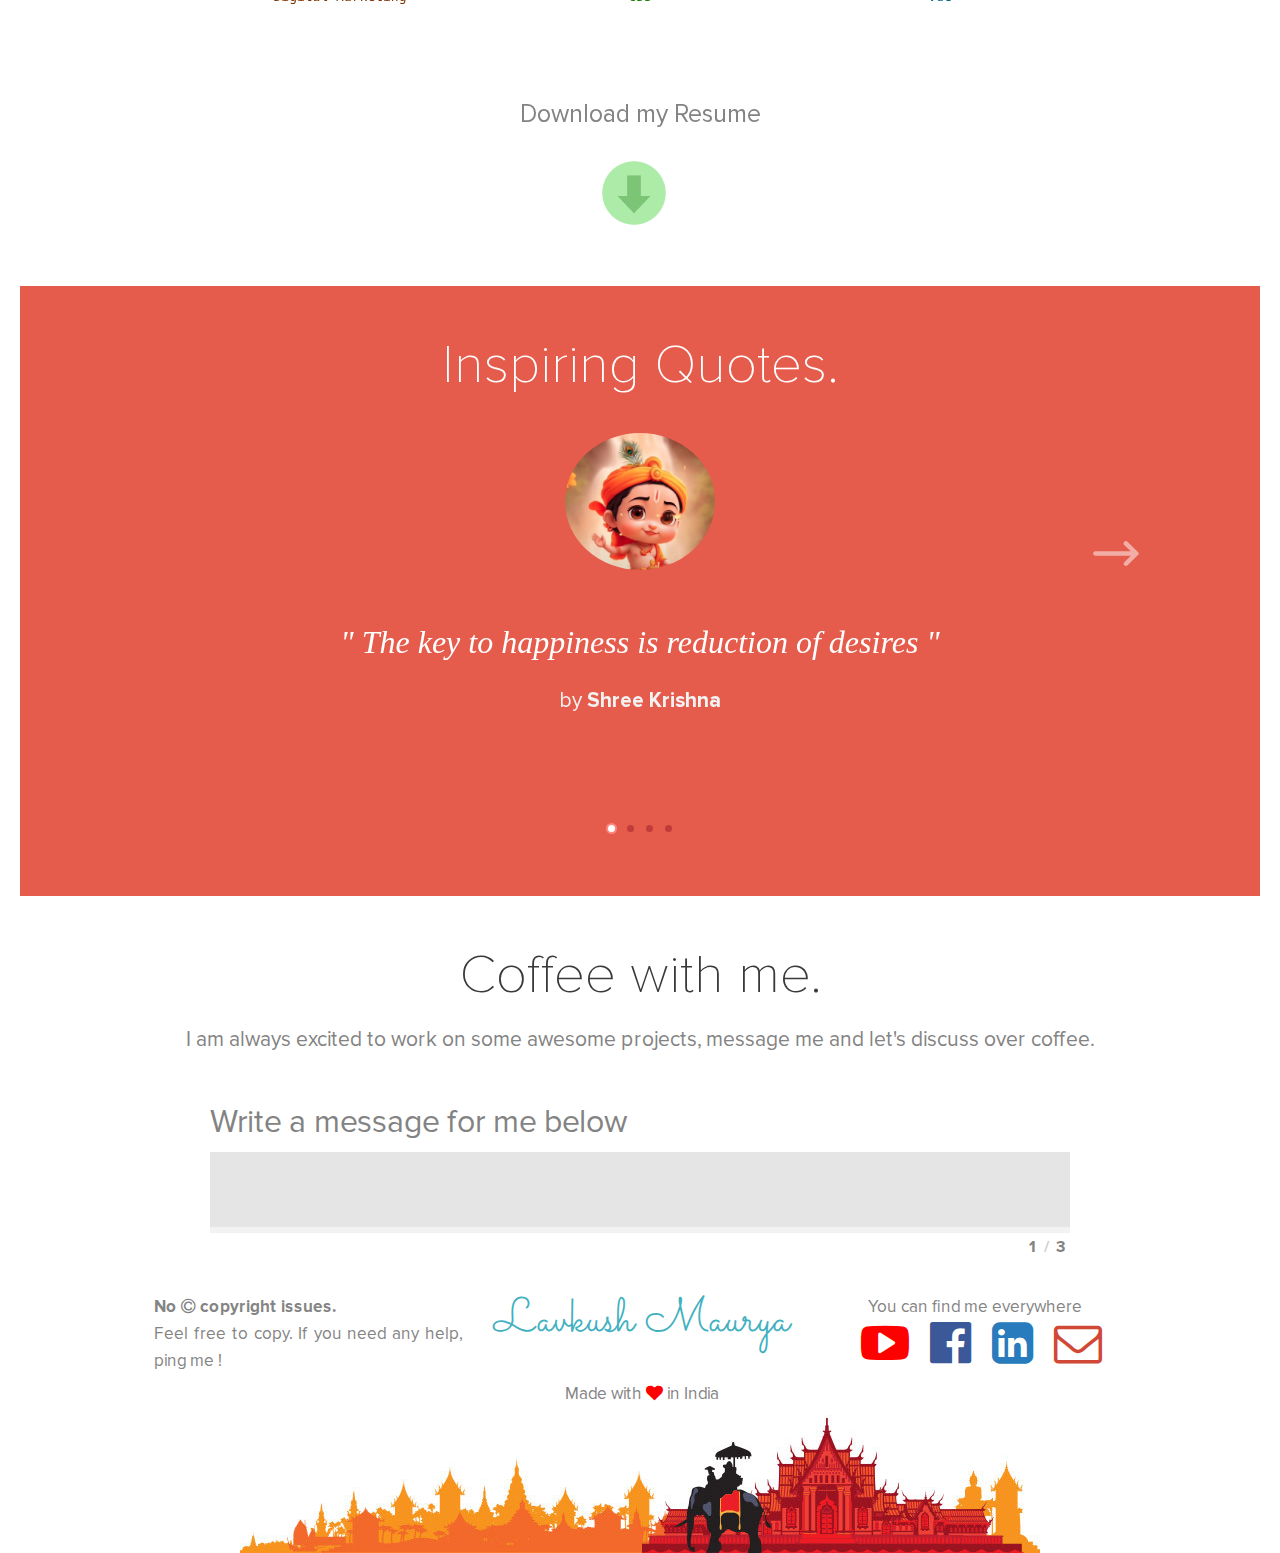
==== commit f47a5525: "Update index.html" ====
--- a/index.html
+++ b/index.html
@@ -120,7 +120,7 @@
     <div class="row">
       <div class="large-12 medium-12 columns">
         <div class="large-4 medium-4 columns">
-          <img class="logo" alt="picture" src="https://pps.whatsapp.net/v/t61.24694-24/437356478_451474787382240_8328394349865578183_n.jpg?ccb=11-4&oh=01_Q5AaIPL6jGRNoB56w7cl8TZYhGsnv2qeL5VzFf08mxUpwC9k&oe=6635F0A1&_nc_sid=e6ed6c&_nc_cat=101">
+          <img class="logo" alt="picture" src="https://media.licdn.com/dms/image/v2/D4D03AQHomlZrs0SOqg/profile-displayphoto-shrink_400_400/profile-displayphoto-shrink_400_400/0/1724137382396?e=1730937600&v=beta&t=IkkeIk5cKl3UY0jnw3aQ2TjDxtERCt-_uGhTFM-LjRA">
           <div class="medium-12 columns">
             <ul class="tools">
               <li><a href="https://youtube.com/lavkush04" target="_blank"><i class="fa fa-youtube-play"></i></a></li>
@@ -392,4 +392,4 @@
   </script>
 </body>
 
-</html>+</html>
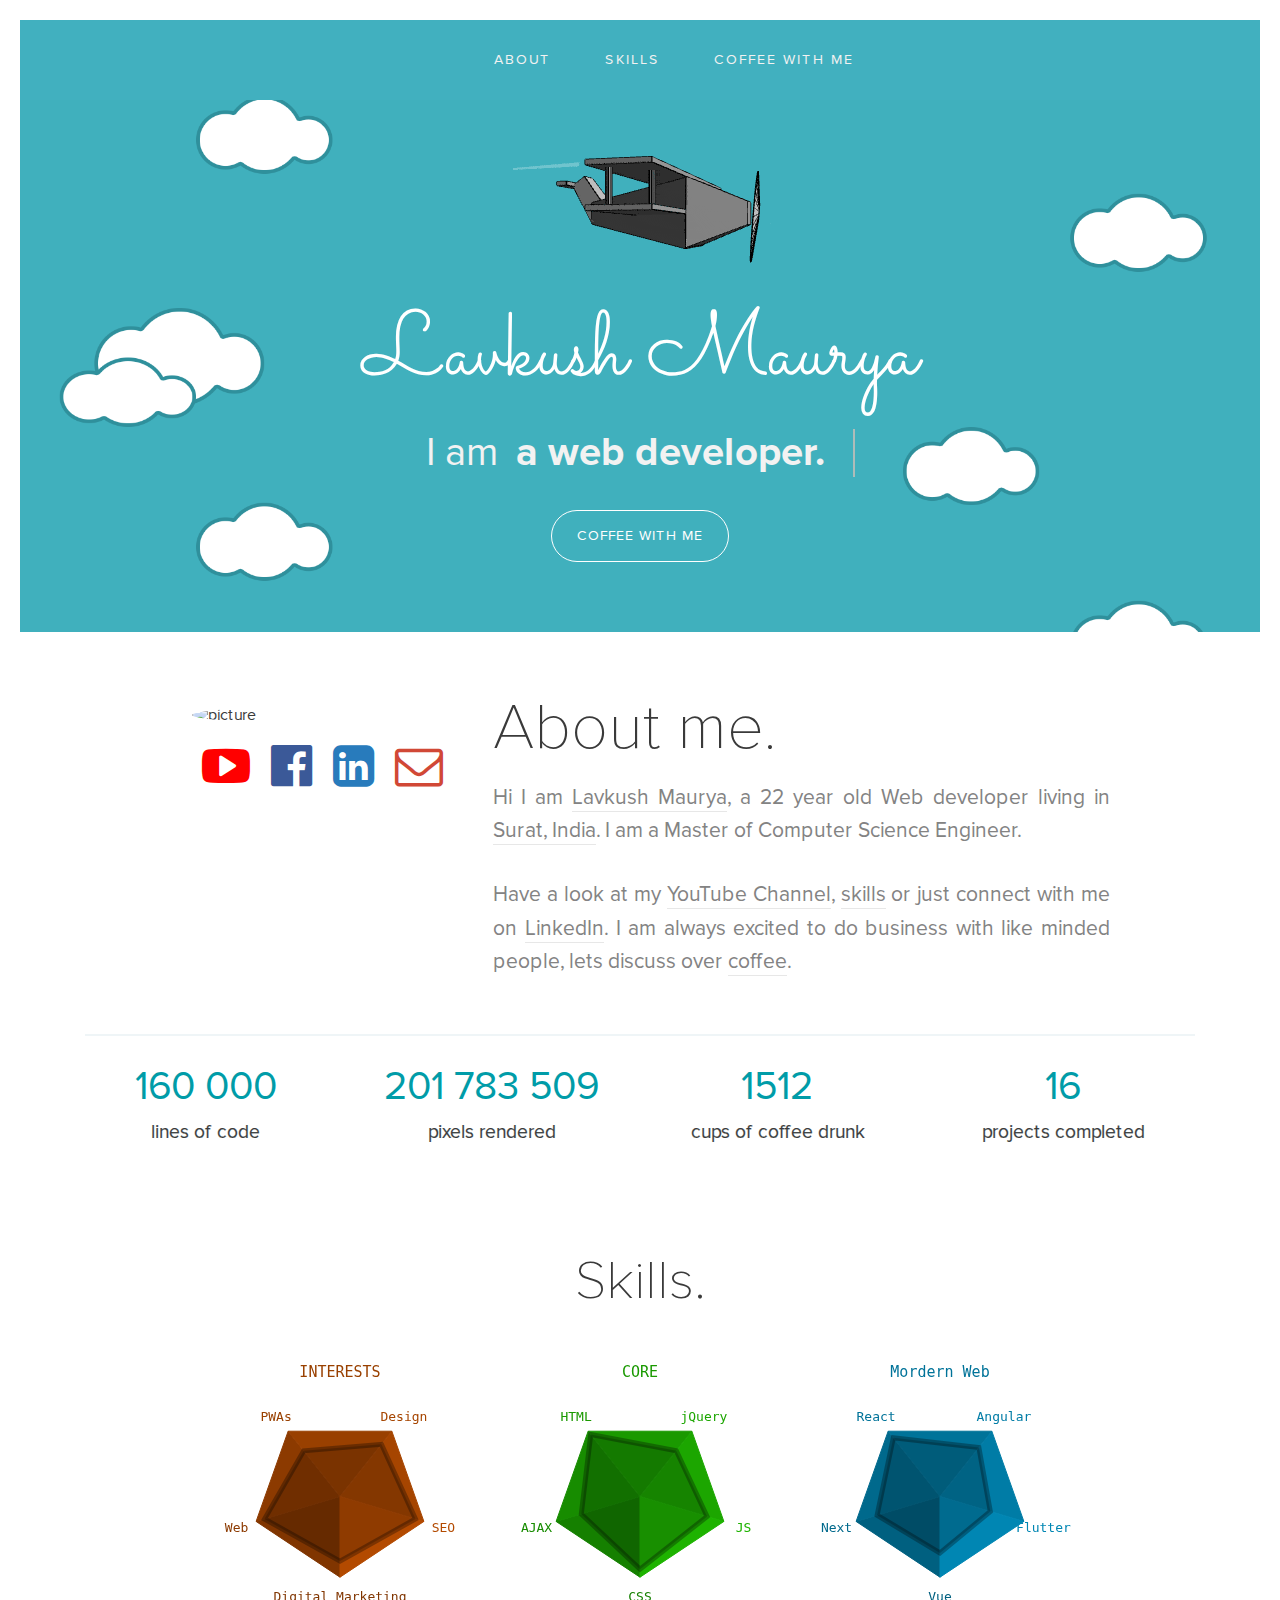
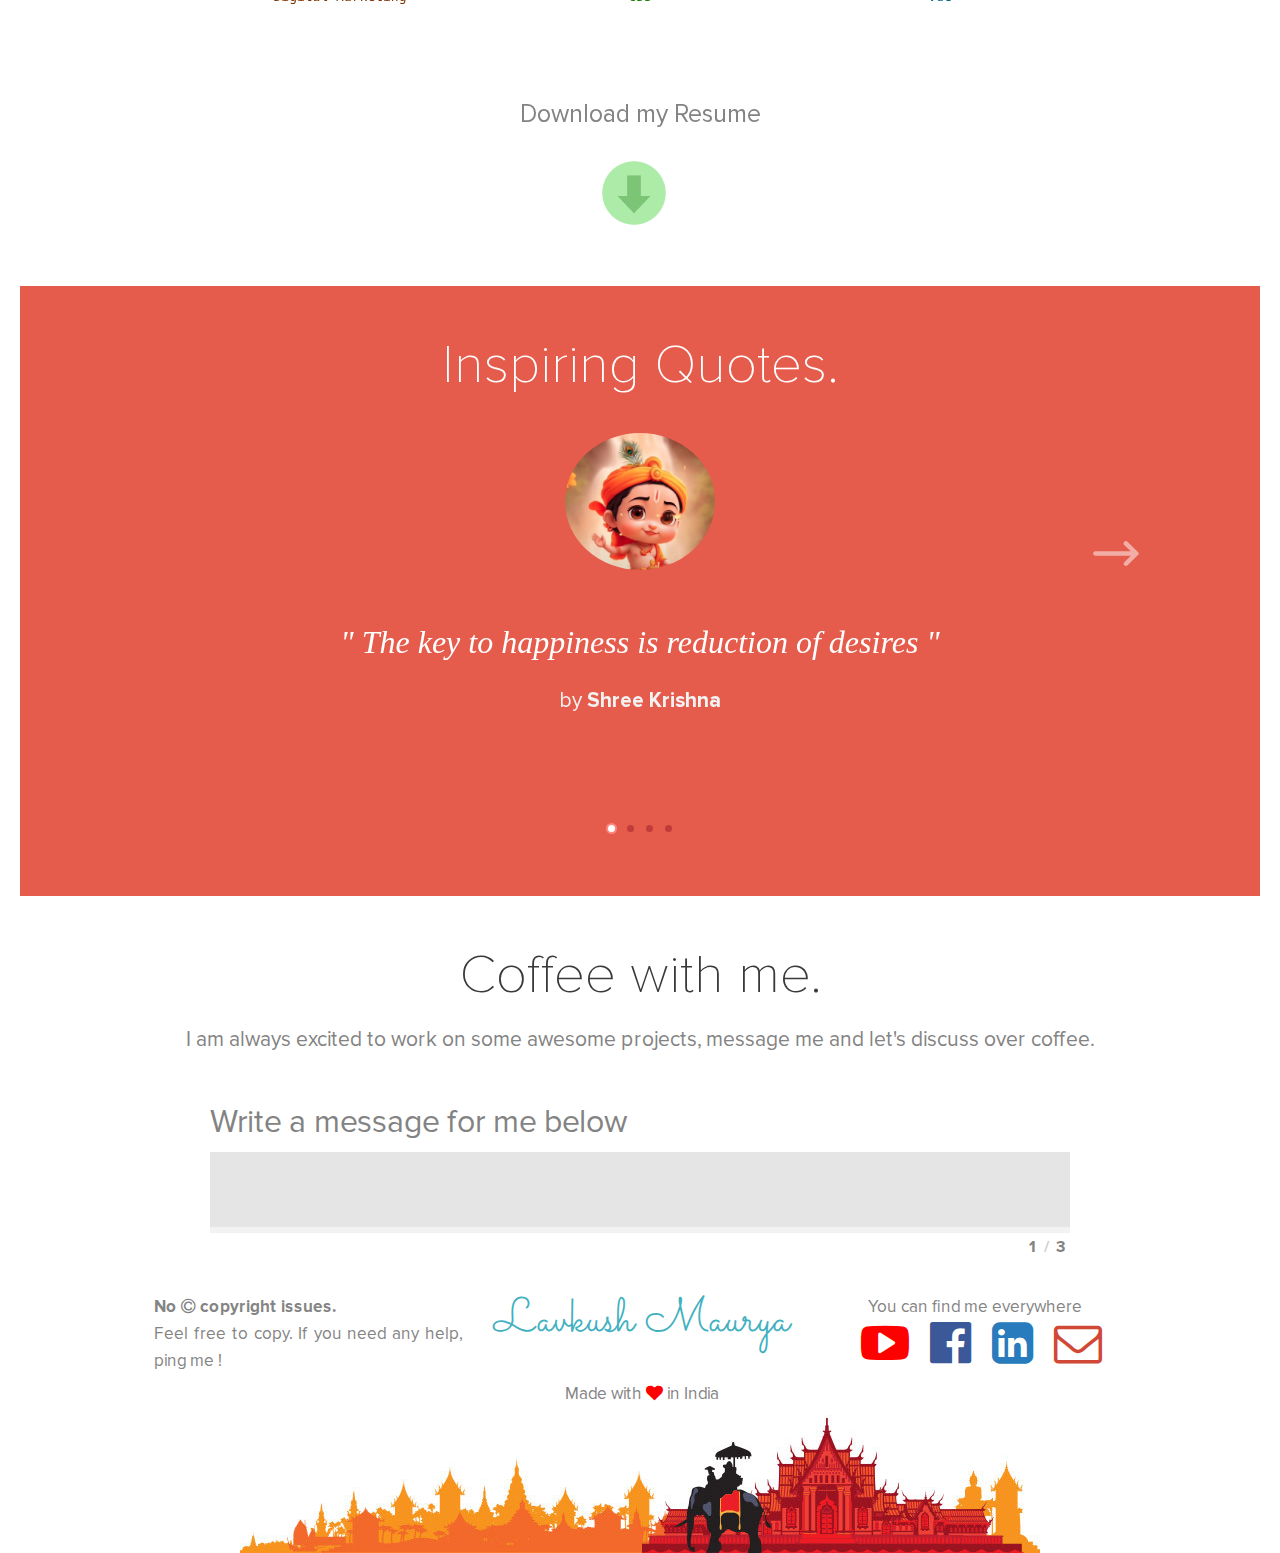
==== commit f89b0da4: "added PWA in html portfolio" ====
--- a/index.html
+++ b/index.html
@@ -76,8 +76,18 @@
   <link rel="stylesheet" type="text/css" href="css/component.css" />
   <script src="js/modernizr.custom.js"></script>
   <script src="js/jquery.min.js"></script>
+  <link rel="manifest" href="manifest.json">
   <script type="text/javascript">
     function hasScrolled() { var l = $(this).scrollTop(); Math.abs(lastScrollTop - l) <= delta || (l > lastScrollTop && l > navbarHeight ? $("header").removeClass("nav-down").addClass("nav-up") : l + $(window).height() < $(document).height() && $("header").removeClass("nav-up").addClass("nav-down"), lastScrollTop = l) } jQuery(window).scroll(function () { 0 == jQuery(this).scrollTop() ? $("header").addClass("reachedTop") : $("header").removeClass("reachedTop") }); var didScroll, lastScrollTop = 0, delta = 2, navbarHeight = $("header").outerHeight(); $(window).scroll(function (l) { didScroll = !0 }), setInterval(function () { didScroll && (hasScrolled(), didScroll = !1) }, 250);
+  </script>
+  <script>
+    if ('serviceWorker' in navigator) {
+      window.addEventListener('load', () => {
+        navigator.serviceWorker.register('js/service-worker.js')
+          .then(registration => console.log('Service Worker registered:', registration))
+          .catch(error => console.log('Service Worker registration failed:', error));
+      });
+    }
   </script>
 </head>
 
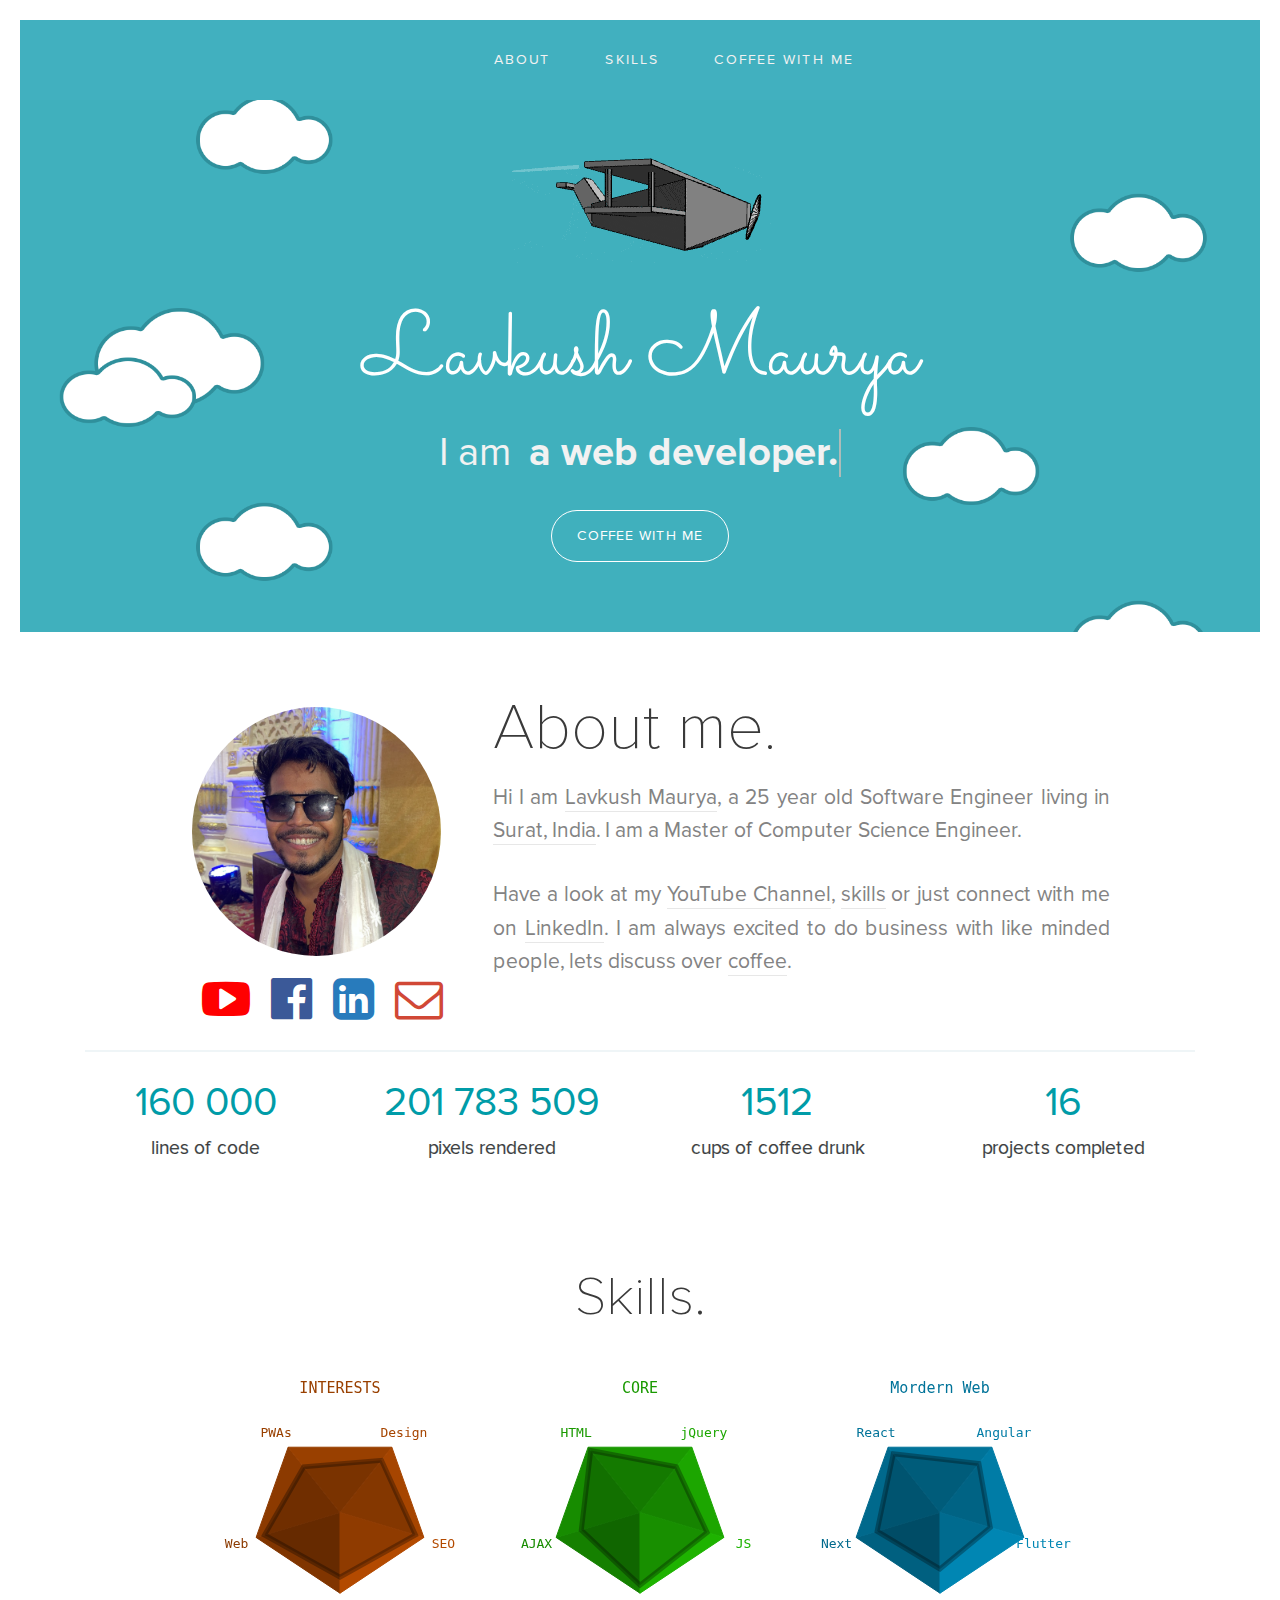
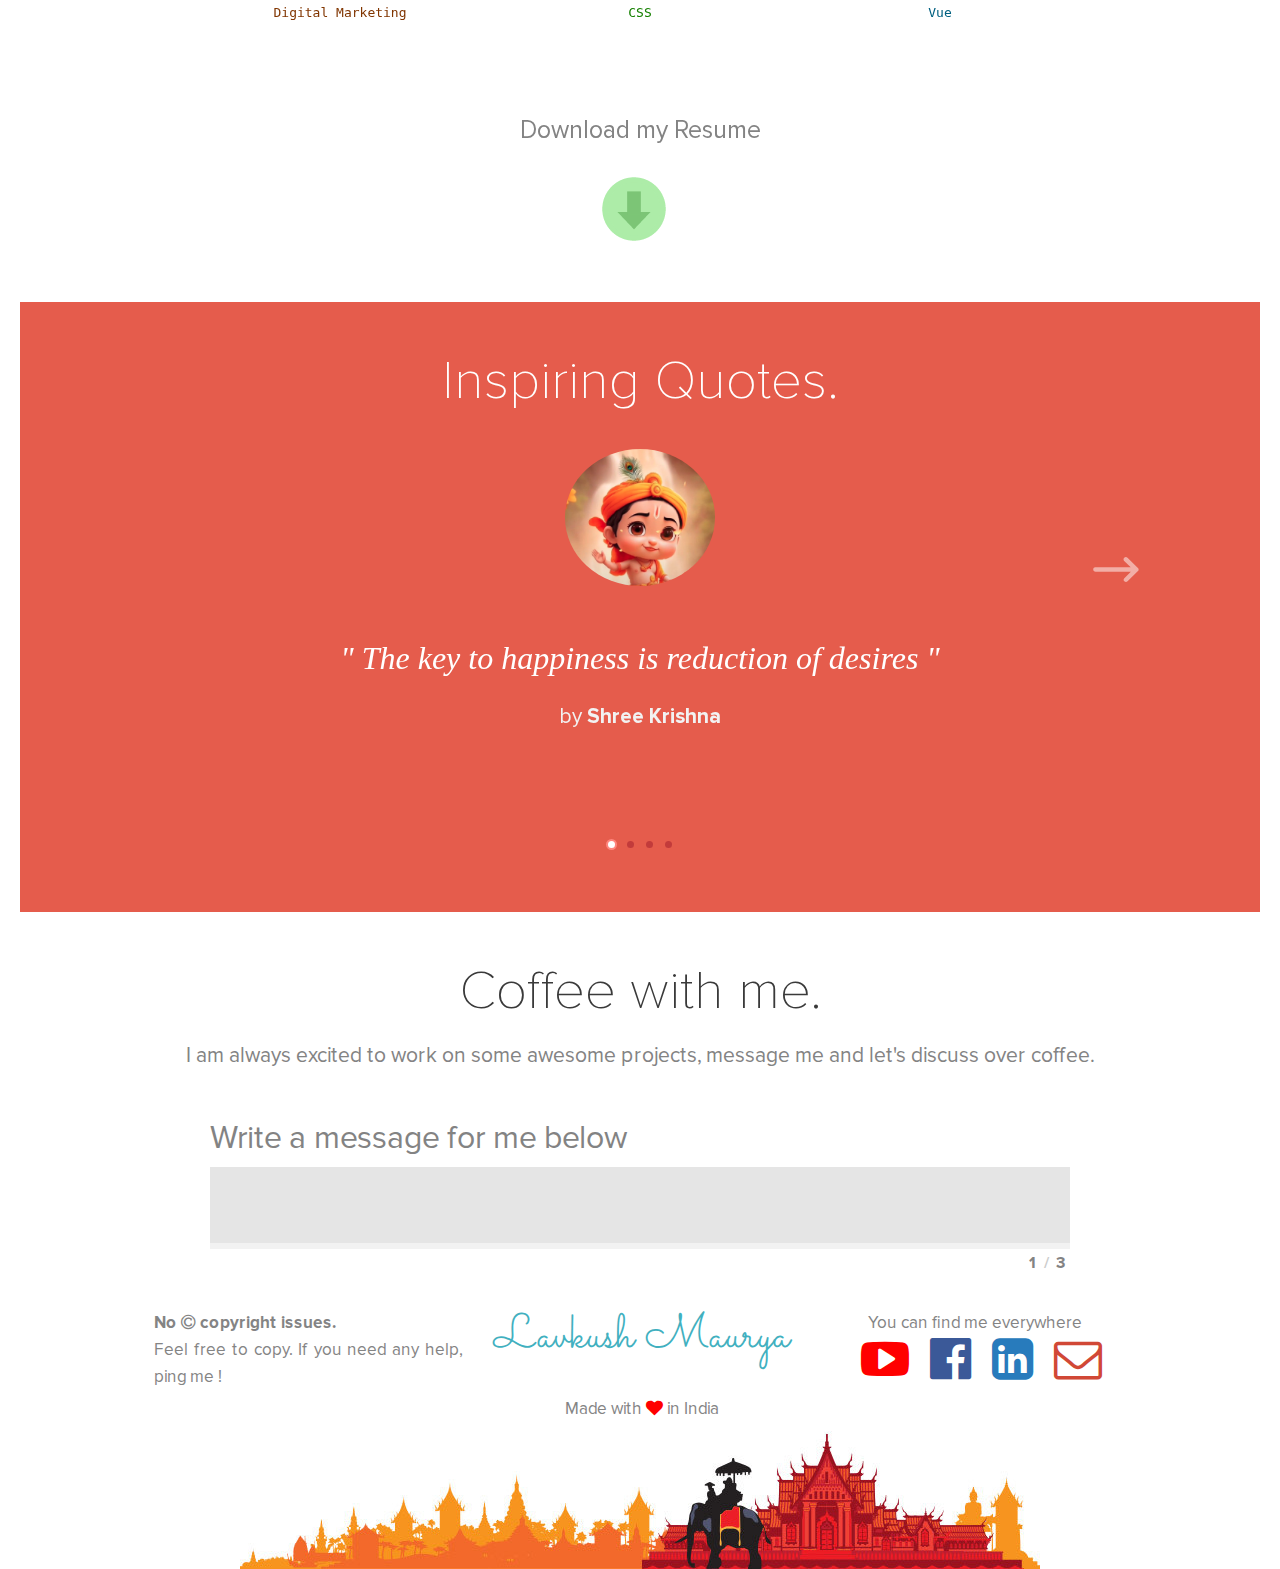
==== commit 910e5821: "update  age dynamicly" ====
--- a/index.html
+++ b/index.html
@@ -130,7 +130,7 @@
     <div class="row">
       <div class="large-12 medium-12 columns">
         <div class="large-4 medium-4 columns">
-          <img class="logo" alt="picture" src="https://media.licdn.com/dms/image/v2/D4D03AQHomlZrs0SOqg/profile-displayphoto-shrink_400_400/profile-displayphoto-shrink_400_400/0/1724137382396?e=1730937600&v=beta&t=IkkeIk5cKl3UY0jnw3aQ2TjDxtERCt-_uGhTFM-LjRA">
+          <img class="logo" alt="picture" src="./img/lavvkushh.jpg">
           <div class="medium-12 columns">
             <ul class="tools">
               <li><a href="https://youtube.com/lavkush04" target="_blank"><i class="fa fa-youtube-play"></i></a></li>
@@ -145,9 +145,9 @@
         <div class="large-8 medium-8 columns">
           <h1>About me.</h1>
           <p>
-            Hi I am <a href="https://www.linkedin.com/in/lavkushmaurya2001/" target="_blank">Lavkush Maurya</a>, a 22
-            year old Web
-            developer living in <a href="https://www.google.co.in/maps/place/Surat,+Gujarat/" target="_blank">Surat,
+            Hi I am <a href="https://www.linkedin.com/in/lavkushmaurya2001/" target="_blank">Lavkush Maurya</a>, a  
+            <span id="age"></span>
+            year old Software Engineer living in <a href="https://www.google.co.in/maps/place/Surat,+Gujarat/" target="_blank">Surat,
               India</a>. I am a Master of Computer Science Engineer.
             <!-- , currently working with awesome
             folks at <a href="http://www.feverr.com/" rel="nofollow" target="_blank">Freelancer</a>. -->
@@ -400,6 +400,16 @@
     ga('send', 'pageview');
 
   </script>
+  <script>
+    function calculateAge(birthYear) {
+        const currentYear = new Date().getFullYear();
+        return currentYear - birthYear;
+    }
+
+    const birthYear = 2001;
+    const age = calculateAge(birthYear);
+    document.getElementById('age').innerText = age;
+</script>
 </body>
 
 </html>
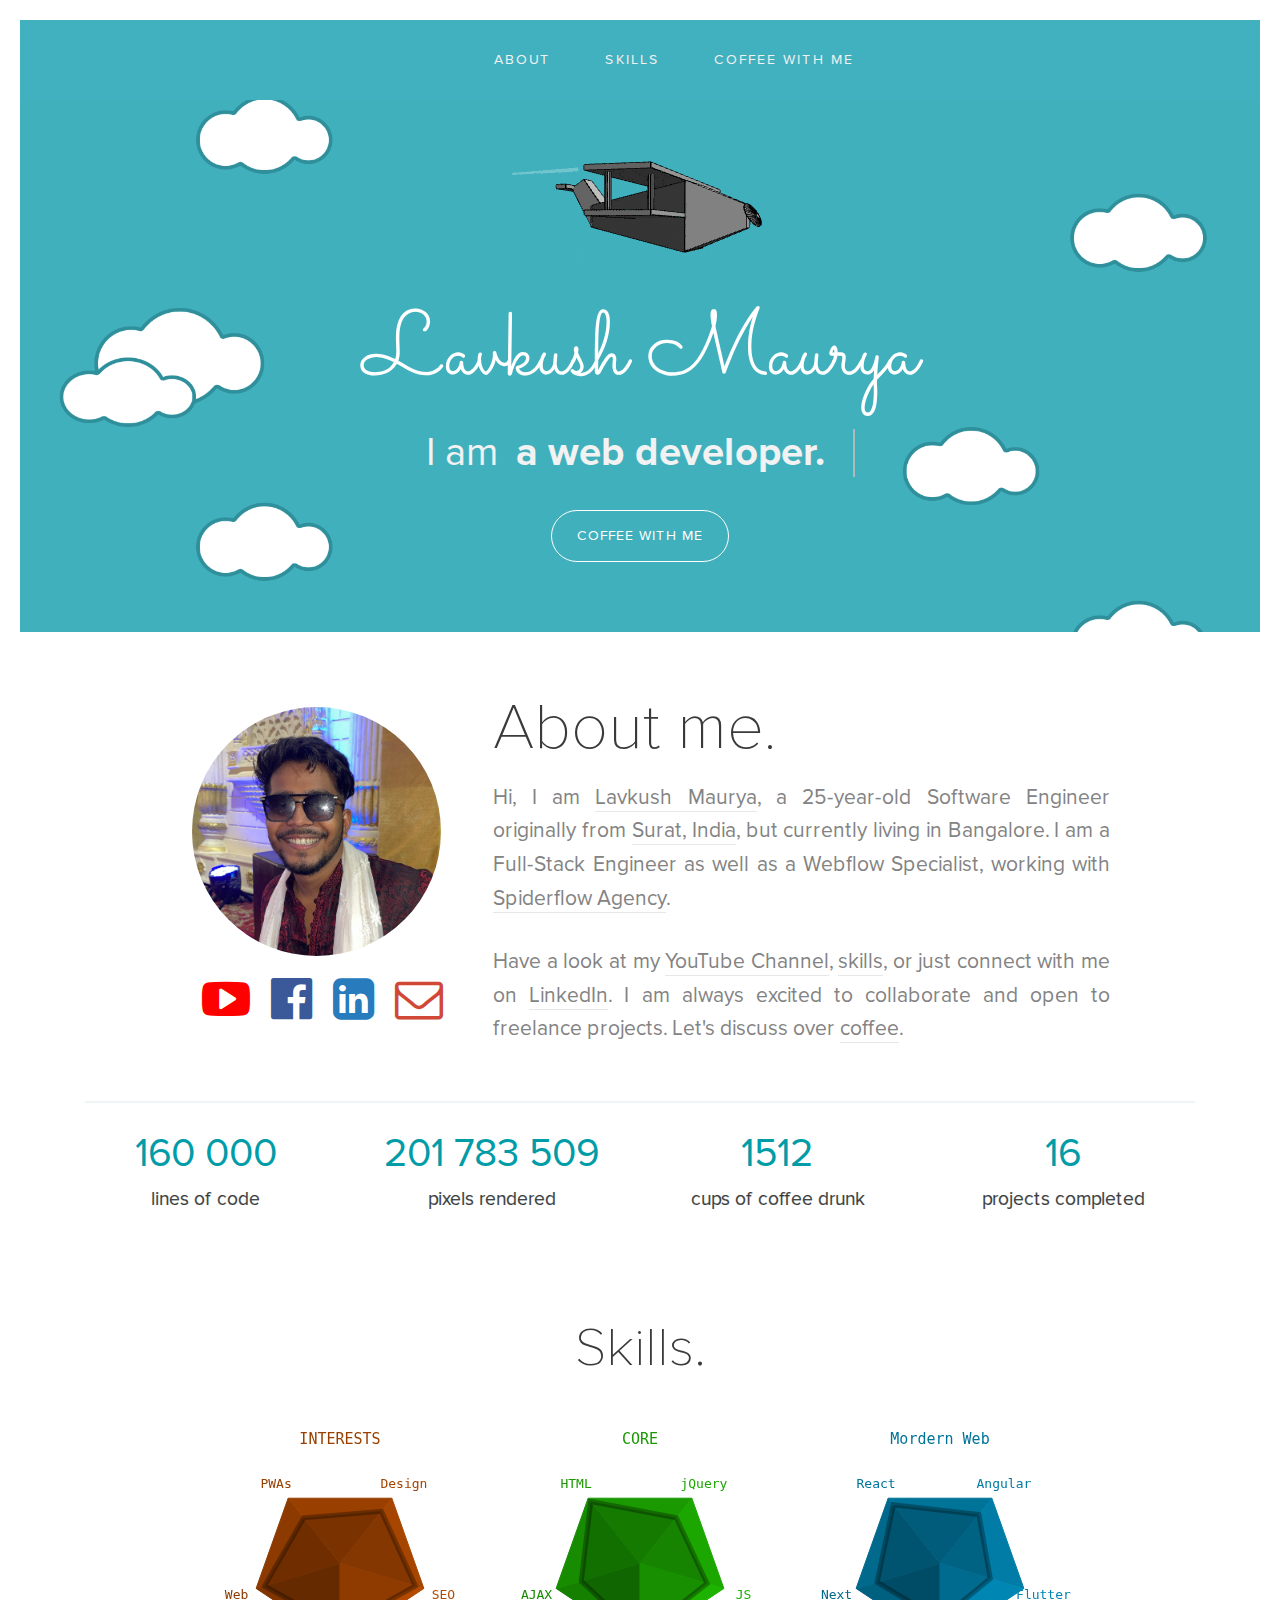
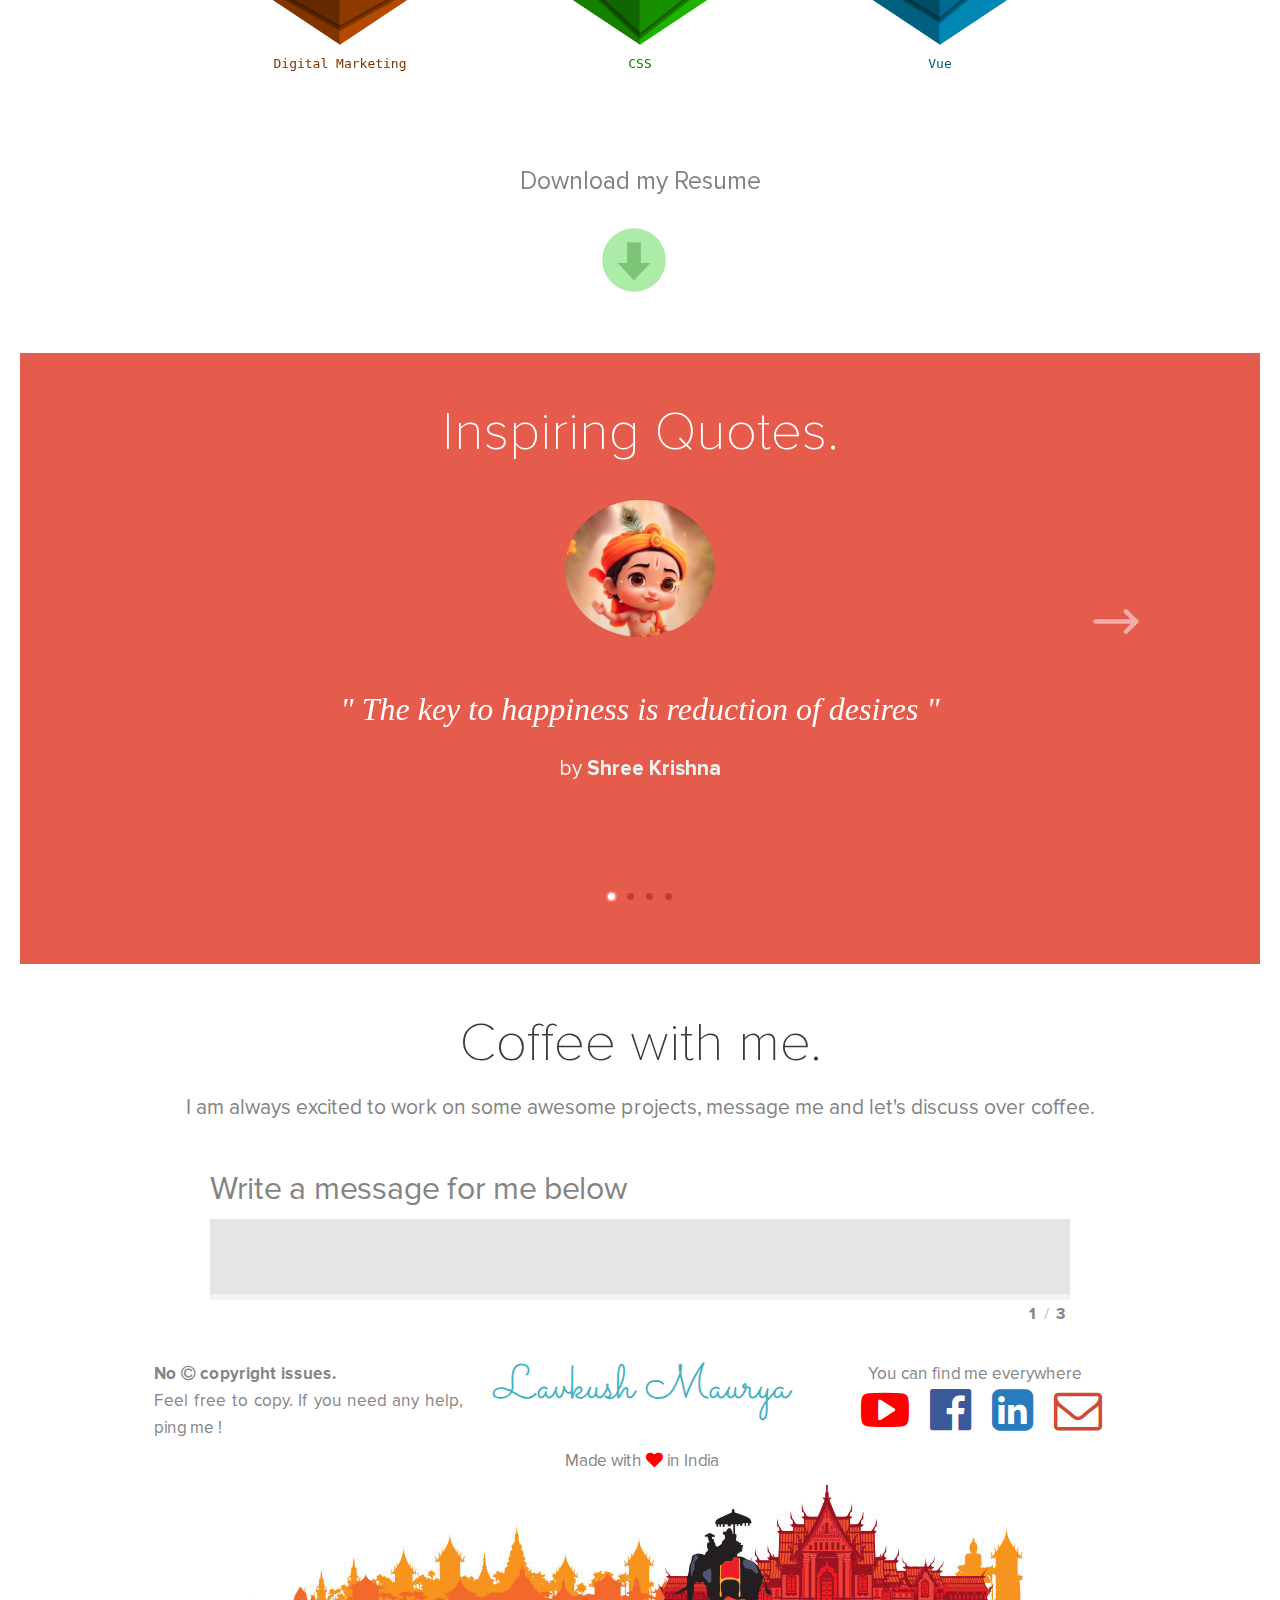
==== commit aa4a4d17: "currently in bangalore" ====
--- a/index.html
+++ b/index.html
@@ -134,10 +134,8 @@
           <div class="medium-12 columns">
             <ul class="tools">
               <li><a href="https://youtube.com/lavkush04" target="_blank"><i class="fa fa-youtube-play"></i></a></li>
-              <li><a href="https://www.facebook.com/lavvkushh" target="_blank"><i
-                    class="fa fa-facebook-official"></i></a></li>
-              <li><a href="https://www.linkedin.com/in/lavkushmaurya04/" target="_blank"><i
-                    class="fa fa-linkedin-square"></i></a></li>
+              <li><a href="https://www.facebook.com/lavvkushh" target="_blank"><i class="fa fa-facebook-official"></i></a></li>
+              <li><a href="https://www.linkedin.com/in/lavkushmaurya04/" target="_blank"><i class="fa fa-linkedin-square"></i></a></li>
               <li><a href="mailto:lavkushmaurya147@gmail.com" target="_blank"><i class="fa fa-envelope-o"></i></a></li>
             </ul>
           </div>
@@ -145,24 +143,17 @@
         <div class="large-8 medium-8 columns">
           <h1>About me.</h1>
           <p>
-            Hi I am <a href="https://www.linkedin.com/in/lavkushmaurya2001/" target="_blank">Lavkush Maurya</a>, a  
-            <span id="age"></span>
-            year old Software Engineer living in <a href="https://www.google.co.in/maps/place/Surat,+Gujarat/" target="_blank">Surat,
-              India</a>. I am a Master of Computer Science Engineer.
-            <!-- , currently working with awesome
-            folks at <a href="http://www.feverr.com/" rel="nofollow" target="_blank">Freelancer</a>. -->
+              Hi, I am <a href="https://www.linkedin.com/in/lavkushmaurya2001/" target="_blank">Lavkush Maurya</a>, a  
+              <span id="age"></span>-year-old Software Engineer originally from <a href="https://www.google.co.in/maps/place/Surat,+Gujarat/" target="_blank">Surat, India</a>, but currently living in Bangalore. I am a Full-Stack Engineer as well as a Webflow Specialist, working with <a href="https://www.spiderflow.io" target="_blank">Spiderflow Agency</a>. 
           </p>
           <p>
-            Have a look at my <a href="https://youtube.com/lavkush04" target="_blank">YouTube Channel</a>, <a
-              href="#myskills">skills</a> or just connect with me on <a
-              href="https://www.linkedin.com/in/lavkushmaurya04/" target="_blank">LinkedIn</a>. I am always excited to
-            do business with like minded people, lets discuss
-            over <a href="#coffeewithme">coffee</a>.
+              Have a look at my <a href="https://youtube.com/lavkush04" target="_blank">YouTube Channel</a>, <a href="#myskills">skills</a>, or just connect with me on <a href="https://www.linkedin.com/in/lavkushmaurya04/" target="_blank">LinkedIn</a>. I am always excited to collaborate and open to freelance projects. Let's discuss over <a href="#coffeewithme">coffee</a>.
           </p>
         </div>
       </div>
     </div>
   </section>
+
 
   <hr class="num">
   <section class="numbers-wrapper">
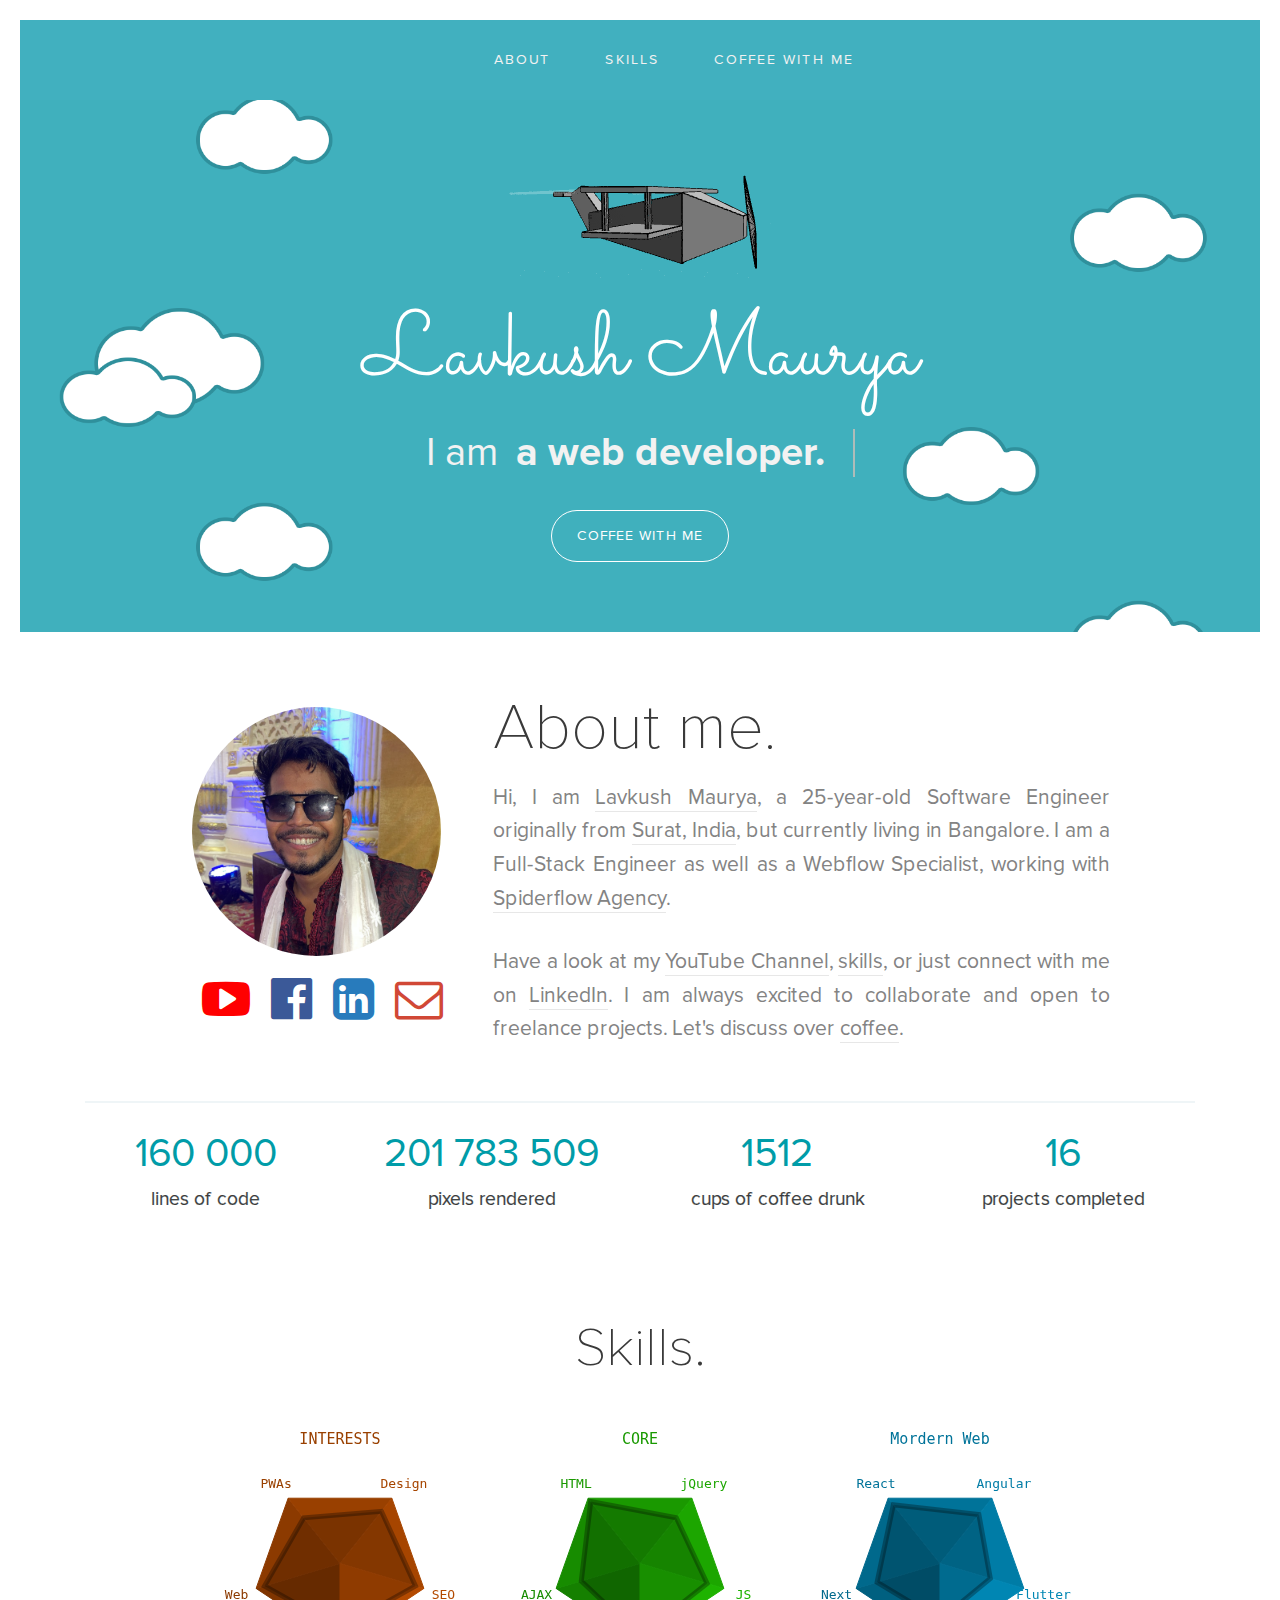
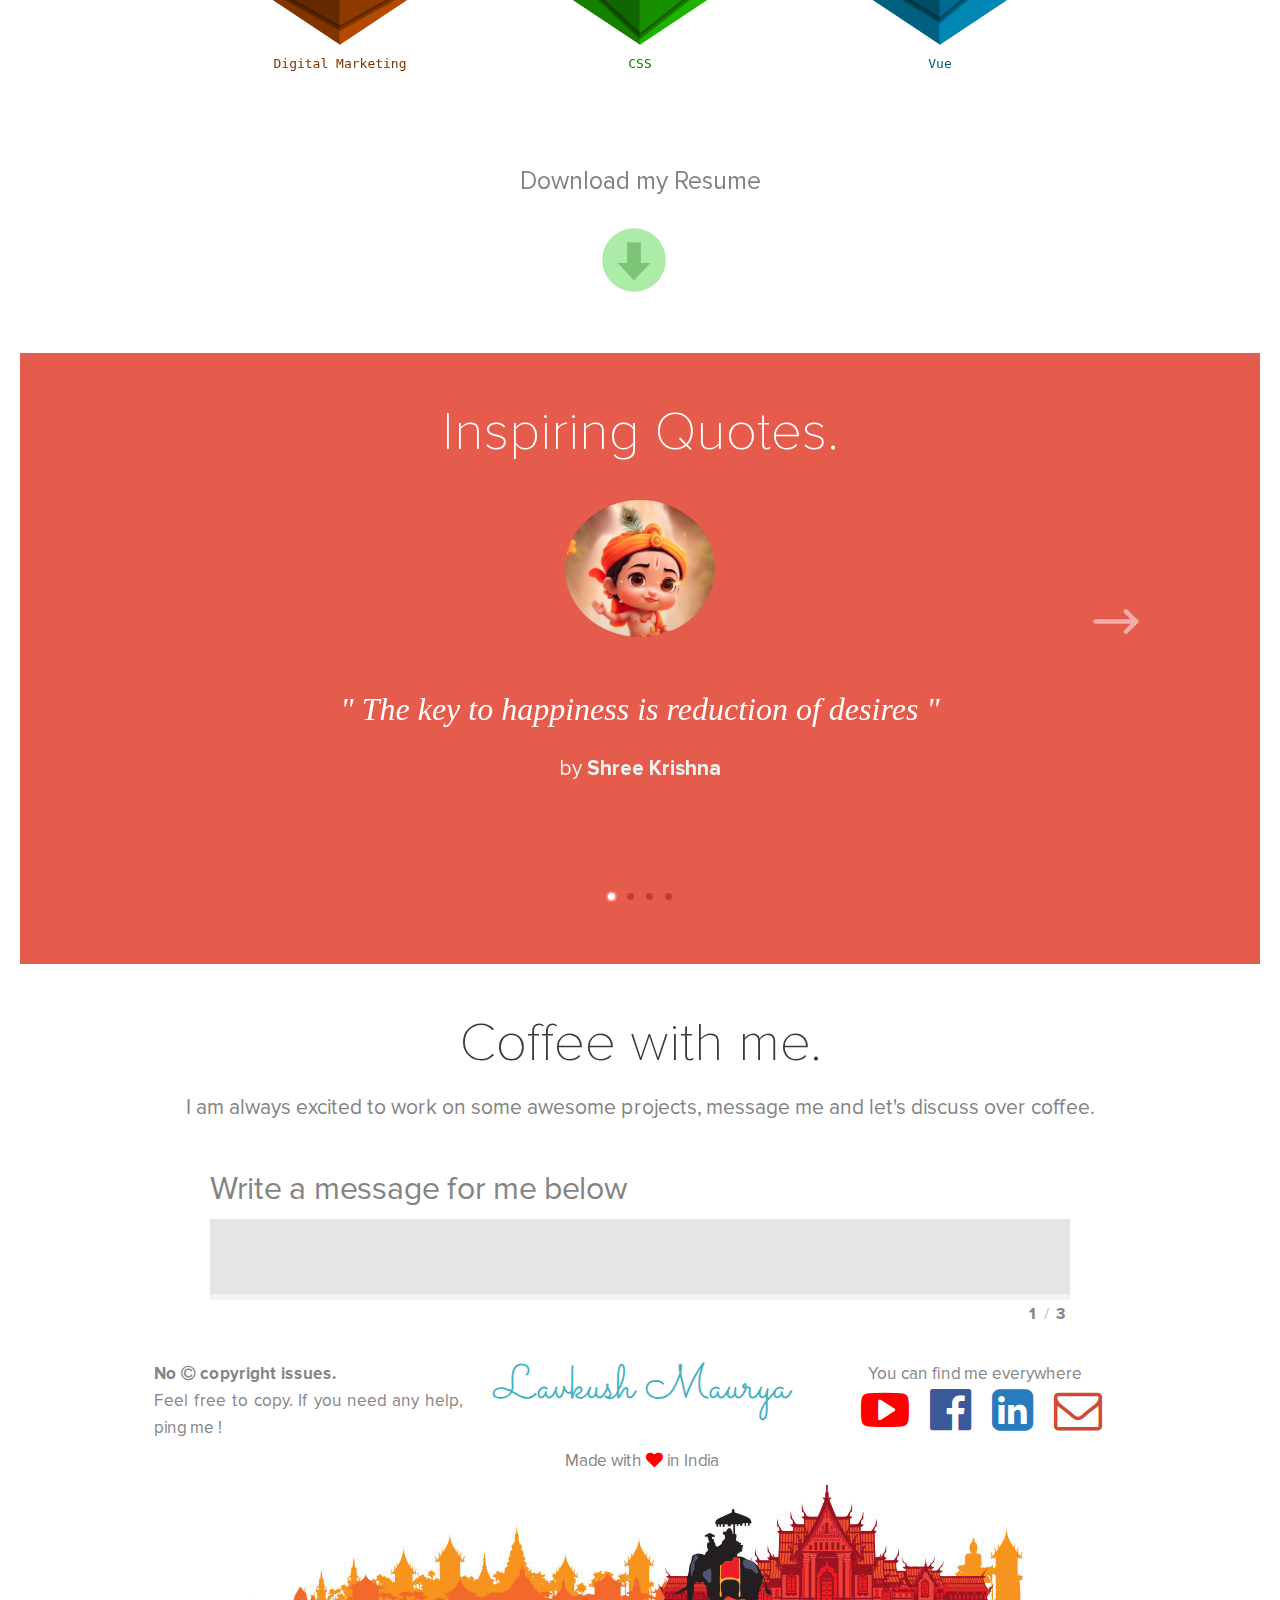
==== commit f5c306ea: "~ repulish currently in bangalore" ====
--- a/index.html
+++ b/index.html
@@ -134,8 +134,10 @@
           <div class="medium-12 columns">
             <ul class="tools">
               <li><a href="https://youtube.com/lavkush04" target="_blank"><i class="fa fa-youtube-play"></i></a></li>
-              <li><a href="https://www.facebook.com/lavvkushh" target="_blank"><i class="fa fa-facebook-official"></i></a></li>
-              <li><a href="https://www.linkedin.com/in/lavkushmaurya04/" target="_blank"><i class="fa fa-linkedin-square"></i></a></li>
+              <li><a href="https://www.facebook.com/lavvkushh" target="_blank"><i
+                    class="fa fa-facebook-official"></i></a></li>
+              <li><a href="https://www.linkedin.com/in/lavkushmaurya04/" target="_blank"><i
+                    class="fa fa-linkedin-square"></i></a></li>
               <li><a href="mailto:lavkushmaurya147@gmail.com" target="_blank"><i class="fa fa-envelope-o"></i></a></li>
             </ul>
           </div>
@@ -143,11 +145,17 @@
         <div class="large-8 medium-8 columns">
           <h1>About me.</h1>
           <p>
-              Hi, I am <a href="https://www.linkedin.com/in/lavkushmaurya2001/" target="_blank">Lavkush Maurya</a>, a  
-              <span id="age"></span>-year-old Software Engineer originally from <a href="https://www.google.co.in/maps/place/Surat,+Gujarat/" target="_blank">Surat, India</a>, but currently living in Bangalore. I am a Full-Stack Engineer as well as a Webflow Specialist, working with <a href="https://www.spiderflow.io" target="_blank">Spiderflow Agency</a>. 
+            Hi, I am <a href="https://www.linkedin.com/in/lavkushmaurya2001/" target="_blank">Lavkush Maurya</a>, a
+            <span id="age"></span>-year-old Software Engineer originally from <a
+              href="https://www.google.co.in/maps/place/Surat,+Gujarat/" target="_blank">Surat, India</a>, but currently
+            living in Bangalore. I am a Full-Stack Engineer as well as a Webflow Specialist, working with <a
+              href="https://www.spiderflow.io" target="_blank">Spiderflow Agency</a>.
           </p>
           <p>
-              Have a look at my <a href="https://youtube.com/lavkush04" target="_blank">YouTube Channel</a>, <a href="#myskills">skills</a>, or just connect with me on <a href="https://www.linkedin.com/in/lavkushmaurya04/" target="_blank">LinkedIn</a>. I am always excited to collaborate and open to freelance projects. Let's discuss over <a href="#coffeewithme">coffee</a>.
+            Have a look at my <a href="https://youtube.com/lavkush04" target="_blank">YouTube Channel</a>, <a
+              href="#myskills">skills</a>, or just connect with me on <a
+              href="https://www.linkedin.com/in/lavkushmaurya04/" target="_blank">LinkedIn</a>. I am always excited to
+            collaborate and open to freelance projects. Let's discuss over <a href="#coffeewithme">coffee</a>.
           </p>
         </div>
       </div>
@@ -393,14 +401,14 @@
   </script>
   <script>
     function calculateAge(birthYear) {
-        const currentYear = new Date().getFullYear();
-        return currentYear - birthYear;
+      const currentYear = new Date().getFullYear();
+      return currentYear - birthYear;
     }
 
     const birthYear = 2001;
     const age = calculateAge(birthYear);
     document.getElementById('age').innerText = age;
-</script>
+  </script>
 </body>
 
 </html>
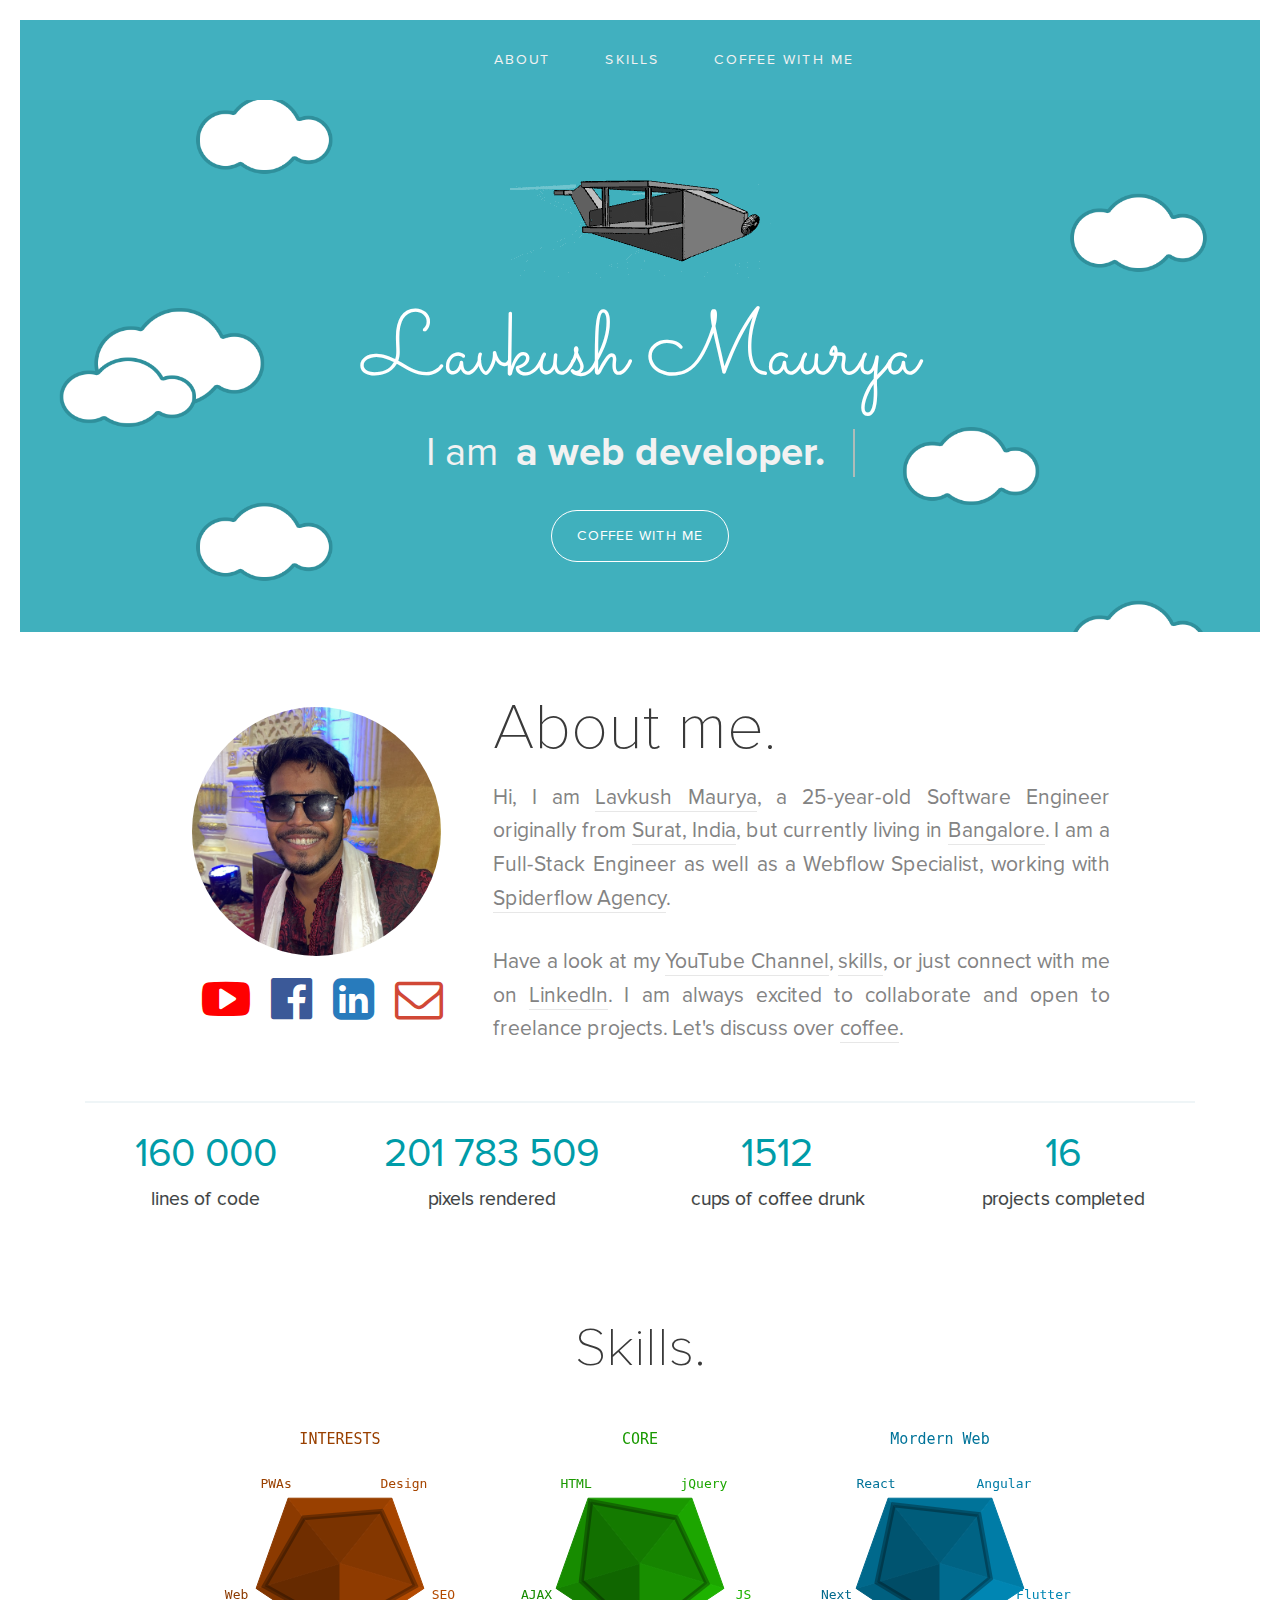
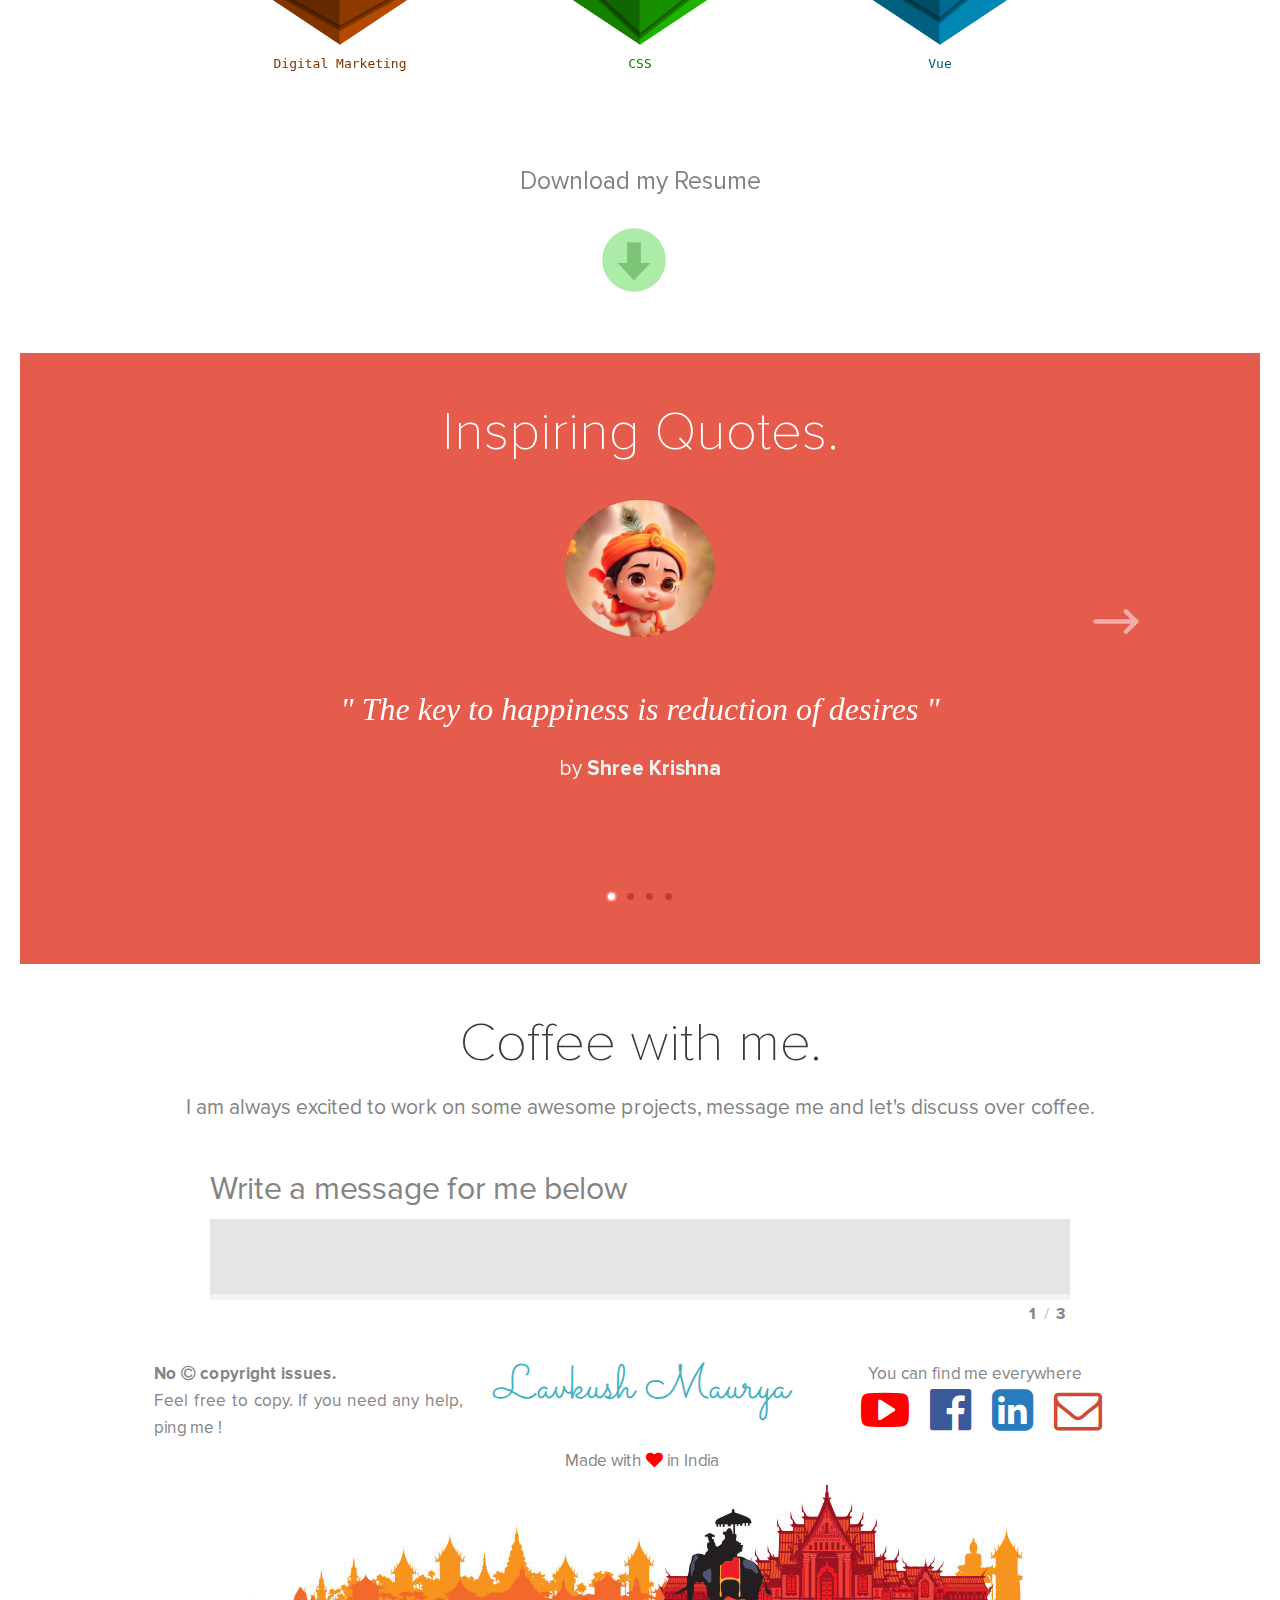
==== commit 8ed19e60: "Update index.html" ====
--- a/index.html
+++ b/index.html
@@ -148,7 +148,7 @@
             Hi, I am <a href="https://www.linkedin.com/in/lavkushmaurya2001/" target="_blank">Lavkush Maurya</a>, a
             <span id="age"></span>-year-old Software Engineer originally from <a
               href="https://www.google.co.in/maps/place/Surat,+Gujarat/" target="_blank">Surat, India</a>, but currently
-            living in Bangalore. I am a Full-Stack Engineer as well as a Webflow Specialist, working with <a
+            living in <a href="https://www.google.co.in/maps/place/Bengaluru,+Karnataka/" target="_blank">Bangalore</a>. I am a Full-Stack Engineer as well as a Webflow Specialist, working with <a
               href="https://www.spiderflow.io" target="_blank">Spiderflow Agency</a>.
           </p>
           <p>
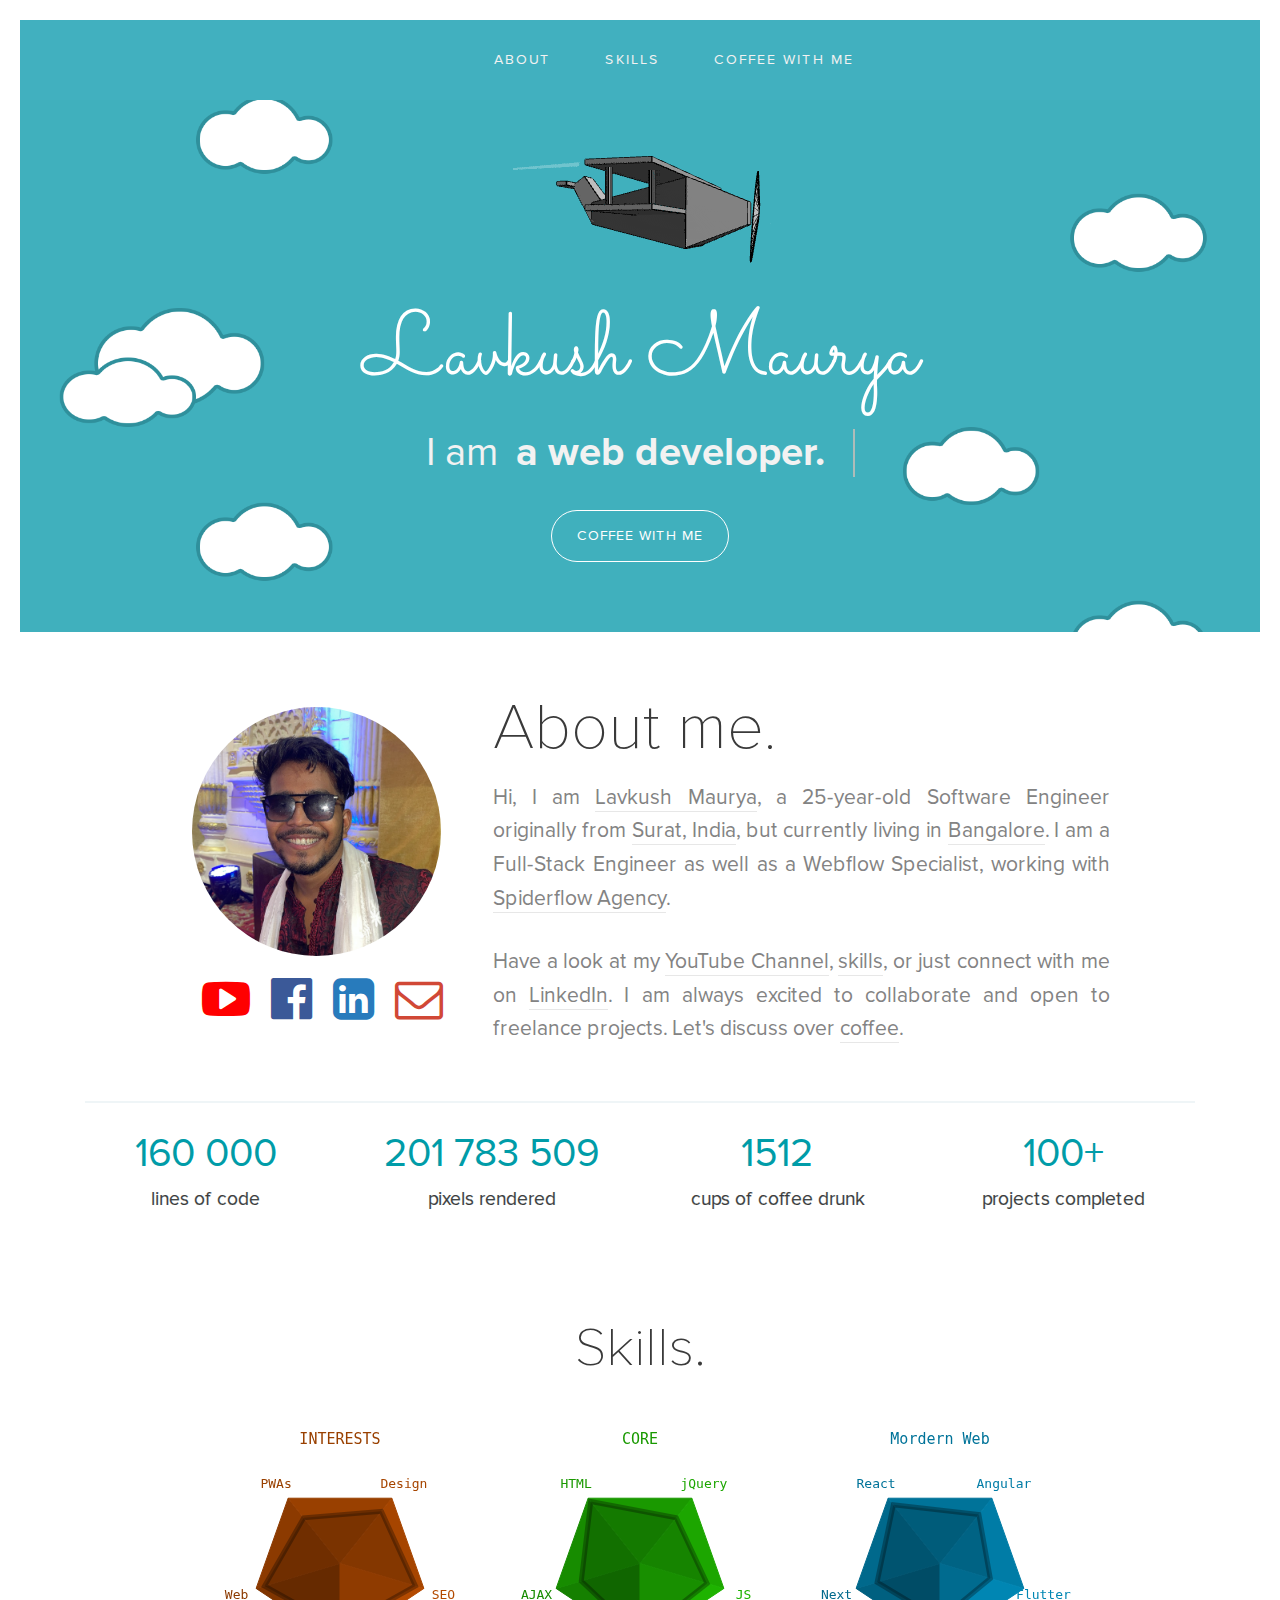
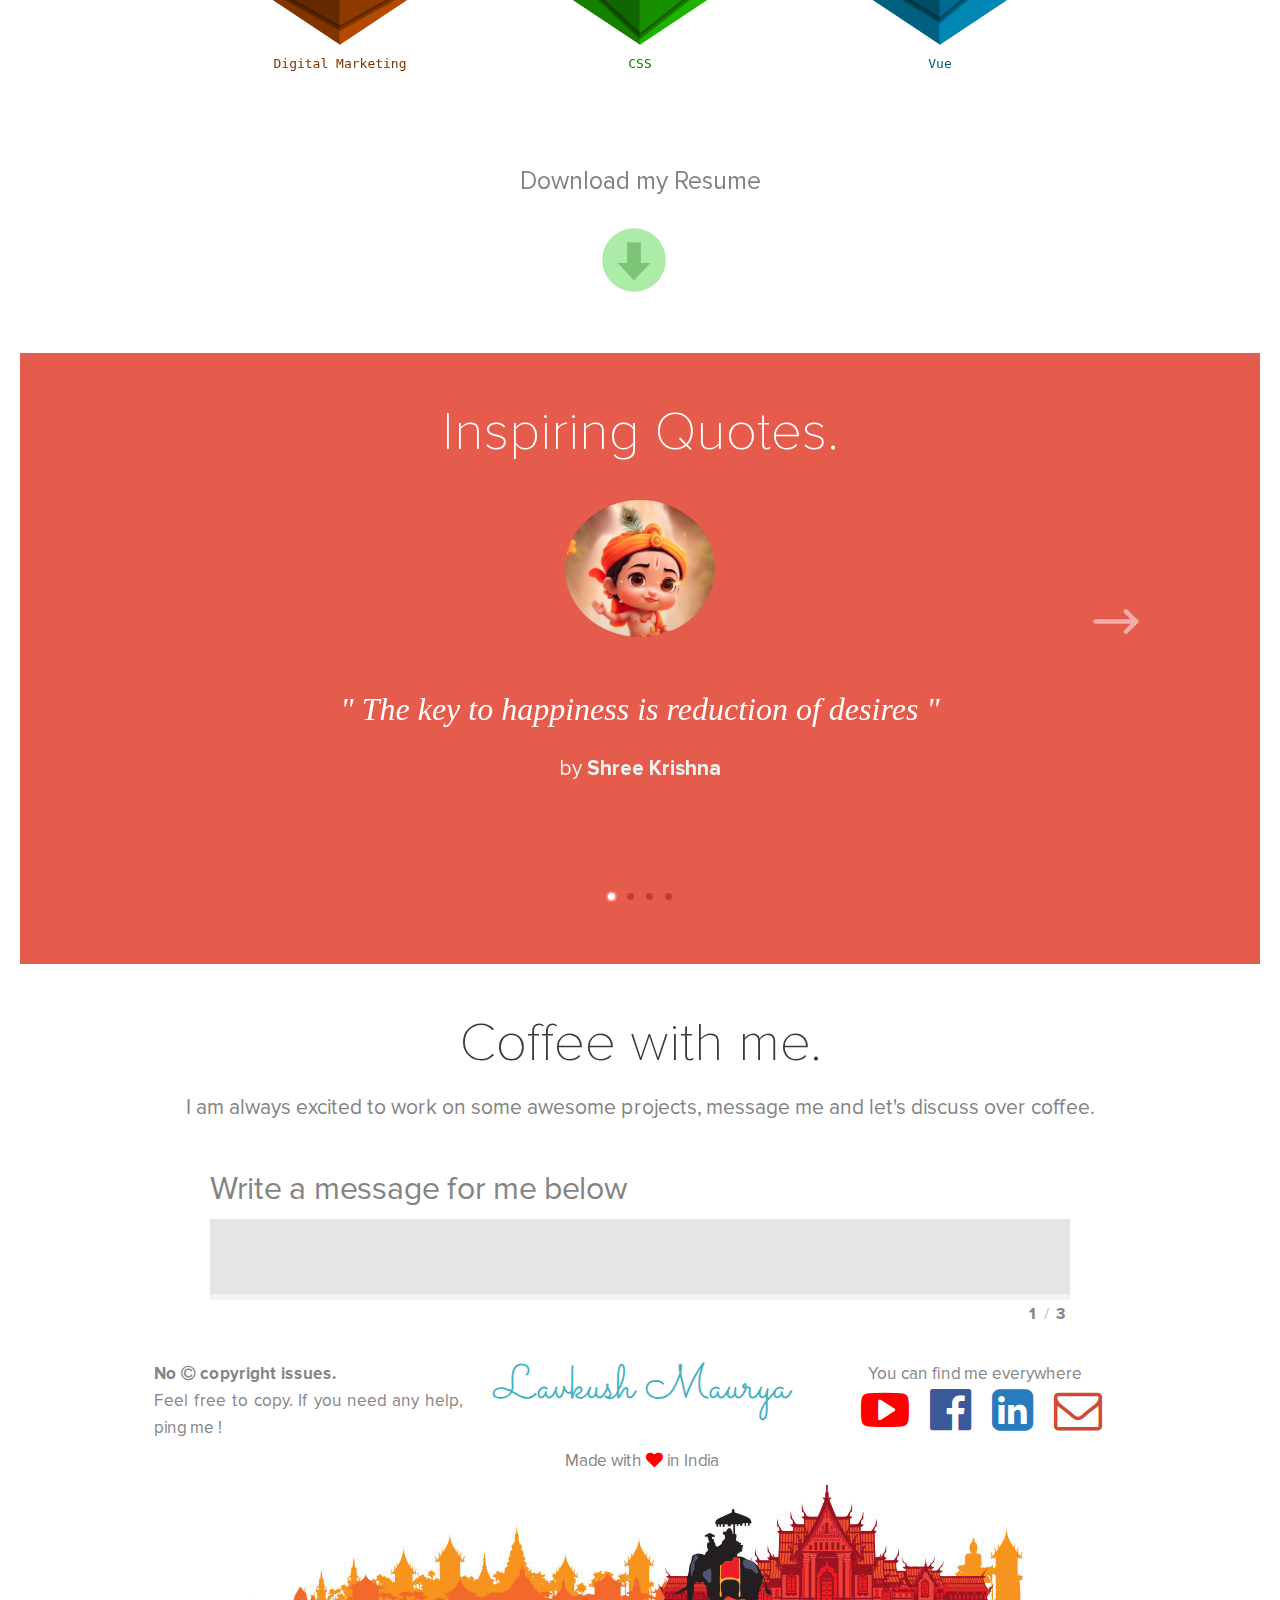
==== commit 482d6950: "Update index.html" ====
--- a/index.html
+++ b/index.html
@@ -179,7 +179,7 @@
         <span>cups of coffee drunk</span>
       </div>
       <div class="numbers">
-        <h4 id="projects-completed">16</h4>
+        <h4 id="projects-completed">100+</h4>
         <span>projects completed</span>
       </div>
     </section>
